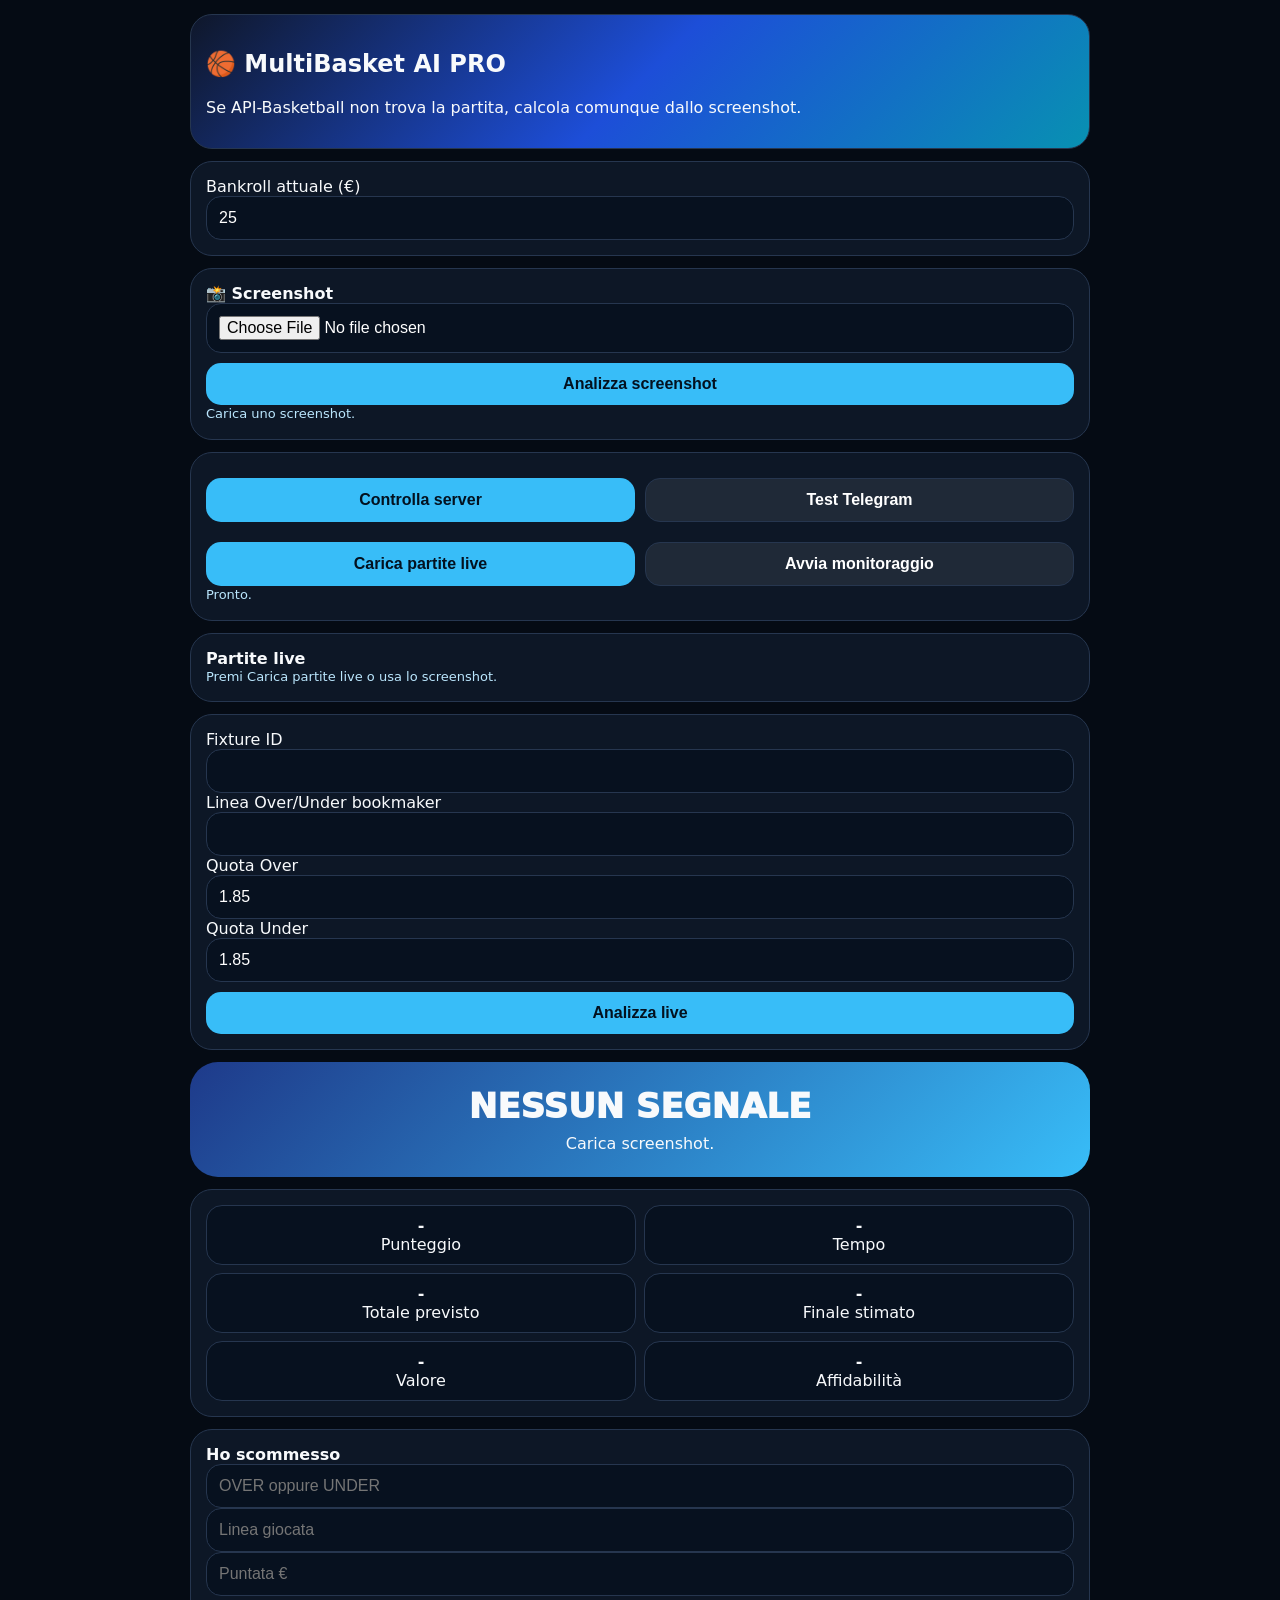
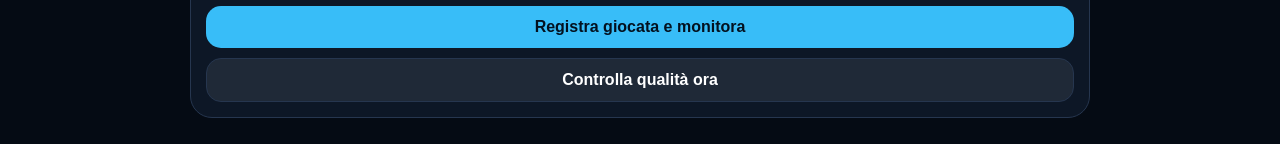
==== index.html @ 28d67dae "Add files via upload" ====
<!doctype html><html lang="it"><head><meta charset="utf-8"><meta name="viewport" content="width=device-width,initial-scale=1"><title>MultiBasket AI PRO</title><style>
body{margin:0;font-family:system-ui;background:#050b14;color:#f8fafc}.app{max-width:900px;margin:auto;padding:14px}.hero,.card{background:#0d1726;border:1px solid #26364f;border-radius:22px;padding:15px;margin-bottom:12px}.hero{background:linear-gradient(135deg,#0f172a,#1d4ed8,#0891b2)}input,button{width:100%;padding:12px;border-radius:15px;border:1px solid #26364f;background:#07111f;color:white;font-size:16px;box-sizing:border-box}button{background:#38bdf8;color:#03111f;font-weight:900;border:0;margin-top:10px}.secondary{background:#1f2937;color:white;border:1px solid #26364f}.grid{display:grid;grid-template-columns:1fr 1fr;gap:10px}@media(max-width:560px){.grid{grid-template-columns:1fr}}.result{text-align:center;border-radius:28px;padding:24px 14px;margin-bottom:12px}.blue{background:linear-gradient(135deg,#1e3a8a,#38bdf8)}.green{background:linear-gradient(135deg,#047857,#22c55e)}.red{background:linear-gradient(135deg,#991b1b,#ef4444)}.amber{background:linear-gradient(135deg,#92400e,#f59e0b)}.main{font-size:34px;font-weight:1000}.stake{font-size:24px;font-weight:900;margin-top:8px}.small{font-size:13px;color:#bae6fd;line-height:1.45}.metric{background:#07111f;border:1px solid #26364f;border-radius:16px;padding:10px;text-align:center}.metrics{display:grid;grid-template-columns:repeat(2,1fr);gap:8px}.game{border-bottom:1px solid #26364f;padding:10px 0}.preview{width:100%;border-radius:16px;margin-top:10px;display:none}</style></head><body><main class="app">
<section class="hero"><h1>🏀 MultiBasket AI PRO</h1><p>Se API-Basketball non trova la partita, calcola comunque dallo screenshot.</p></section>
<div class="card"><label>Bankroll attuale (€)</label><input id="bankroll" type="number" value="25"></div>
<div class="card"><b>📸 Screenshot</b><input id="shot" type="file" accept="image/*"><img id="preview" class="preview"><button id="analyzeShot">Analizza screenshot</button><div id="shotStatus" class="small">Carica uno screenshot.</div></div>
<div class="card"><div class="grid"><button id="health">Controlla server</button><button id="telegram" class="secondary">Test Telegram</button><button id="loadLive">Carica partite live</button><button id="startWatch" class="secondary">Avvia monitoraggio</button></div><div id="status" class="small">Pronto.</div></div>
<div class="card"><b>Partite live</b><div id="games" class="small">Premi Carica partite live o usa lo screenshot.</div></div>
<div class="card"><label>Fixture ID</label><input id="fixtureId"><label>Linea Over/Under bookmaker</label><input id="line" type="number" step="0.5"><label>Quota Over</label><input id="oddsO" type="number" step="0.01" value="1.85"><label>Quota Under</label><input id="oddsU" type="number" step="0.01" value="1.85"><button id="analyze">Analizza live</button></div>
<div id="result" class="result blue"><div class="main">NESSUN SEGNALE</div><div class="stake"></div><div class="sub">Carica screenshot.</div></div>
<div class="card"><div class="metrics"><div class="metric"><b id="score">-</b><br><span>Punteggio</span></div><div class="metric"><b id="clock">-</b><br><span>Tempo</span></div><div class="metric"><b id="pred">-</b><br><span>Totale previsto</span></div><div class="metric"><b id="final">-</b><br><span>Finale stimato</span></div><div class="metric"><b id="value">-</b><br><span>Valore</span></div><div class="metric"><b id="conf">-</b><br><span>Affidabilità</span></div></div></div>
<div class="card"><b>Ho scommesso</b><input id="betSide" placeholder="OVER oppure UNDER"><input id="betLine" type="number" step="0.5" placeholder="Linea giocata"><input id="betStake" type="number" placeholder="Puntata €"><button id="registerBet">Registra giocata e monitora</button><button id="quality" class="secondary">Controlla qualità ora</button><div id="qualityText" class="small"></div></div>
<script>
const $=id=>document.getElementById(id);let lastDecision=null;function status(t){$("status").textContent=t}async function post(url,body){let r=await fetch(url,{method:"POST",headers:{"Content-Type":"application/json"},body:JSON.stringify(body)});if(!r.ok)throw new Error(await r.text());return r.json()}function render(j){lastDecision=j;$("score").textContent=j.score||"-";$("clock").textContent=j.clock||"-";$("pred").textContent=j.total_predicted??"-";$("final").textContent=j.final_score||"-";$("value").textContent=(j.value>=0?"+":"")+(j.value??"-");$("conf").textContent=(j.confidence??0)+"/100";let b=$("result");if(j.signal==="BET"){b.className="result green";b.querySelector(".main").textContent=j.side+" "+j.line;b.querySelector(".stake").textContent="Puntata "+j.stake+" €";b.querySelector(".sub").textContent=j.reason+" · Fonte: "+(j.source||"api");$("betSide").value=j.side;$("betLine").value=j.line;$("betStake").value=j.stake}else if(j.signal==="OBSERVE"){b.className="result amber";b.querySelector(".main").textContent="OSSERVA";b.querySelector(".stake").textContent="0 €";b.querySelector(".sub").textContent=j.reason+" · Fonte: "+(j.source||"api")}else{b.className="result red";b.querySelector(".main").textContent="NO BET";b.querySelector(".stake").textContent="0 €";b.querySelector(".sub").textContent=(j.reason||"Nessun valore")+" · Fonte: "+(j.source||"api")}}
$("shot").onchange=()=>{let f=$("shot").files[0];if(!f)return;$("preview").src=URL.createObjectURL(f);$("preview").style.display="block";$("shotStatus").textContent="Screenshot caricato."}
$("analyzeShot").onclick=async()=>{let f=$("shot").files[0];if(!f){$("shotStatus").textContent="Carica prima uno screenshot.";return}let fd=new FormData();fd.append("image",f);fd.append("bankroll",parseFloat($("bankroll").value)||25);$("shotStatus").textContent="AI in lettura...";try{let r=await fetch("/api/screenshot/analyze",{method:"POST",body:fd});let j=await r.json();if(!r.ok)throw new Error(j.error||"Errore");let e=j.extracted||{};if(e.lineOU!=null)$("line").value=e.lineOU;if(e.oddsOver!=null)$("oddsO").value=e.oddsOver;if(e.oddsUnder!=null)$("oddsU").value=e.oddsUnder;if(j.match){$("fixtureId").value=j.match.fixture_id;$("shotStatus").textContent=`Match trovato via API: ${j.match.home} - ${j.match.away}. Analisi completata.`}else{$("fixtureId").value="";$("shotStatus").textContent="Match API non trovato: calcolo eseguito direttamente dallo screenshot."}if(j.decision)render(j.decision)}catch(e){$("shotStatus").textContent="Errore lettura screenshot. Controlla OpenAI o qualità immagine."}}
$("health").onclick=async()=>{try{let j=await(await fetch("/api/health")).json();status("API: "+(j.api_basketball?"SI":"NO")+" · Telegram: "+(j.telegram?"SI":"NO")+" · OpenAI: "+(j.openai?"SI":"NO"))}catch(e){status("Errore server")}}
$("telegram").onclick=async()=>{try{let j=await post("/api/telegram/test",{});status(j.message)}catch(e){status("Telegram non configurato")}}
$("loadLive").onclick=async()=>{status("Carico live...");try{let j=await(await fetch("/api/live/games")).json();$("games").innerHTML=j.games.length?j.games.map(g=>`<div class="game" onclick="fixtureId.value='${g.fixture_id}'"><b>${g.home} - ${g.away}</b><br>${g.home_score}-${g.away_score} · ${g.clock} Q${g.quarter}<br>ID ${g.fixture_id}</div>`).join(""):"Nessuna partita live trovata";status("Live: "+j.count)}catch(e){status("Errore live")}}
$("analyze").onclick=async()=>{try{if(!$("fixtureId").value){status("Nessun Fixture ID: usa Analizza screenshot.");return}let j=await post("/api/live/analyze",{fixture_id:$("fixtureId").value,bankroll:parseFloat($("bankroll").value)||25,line:parseFloat($("line").value)});render(j);status("Analisi completata")}catch(e){status("Errore analisi")}}
$("startWatch").onclick=async()=>{try{let j=await post("/api/watch/start",{fixture_id:$("fixtureId").value||"screenshot-only",bankroll:parseFloat($("bankroll").value)||25,line:parseFloat($("line").value)});status(j.message)}catch(e){status("Errore monitoraggio")}}
$("registerBet").onclick=async()=>{try{let j=await post("/api/bet/register",{fixture_id:$("fixtureId").value||"screenshot-only",side:$("betSide").value,line:parseFloat($("betLine").value),stake:parseFloat($("betStake").value),bankroll:parseFloat($("bankroll").value)||25});$("qualityText").textContent=j.message}catch(e){$("qualityText").textContent="Errore registrazione"}}
$("quality").onclick=async()=>{try{let j=await(await fetch("/api/bet/quality")).json();$("qualityText").textContent=j.message||j.error}catch(e){$("qualityText").textContent="Errore qualità"}}
</script></main></body></html>
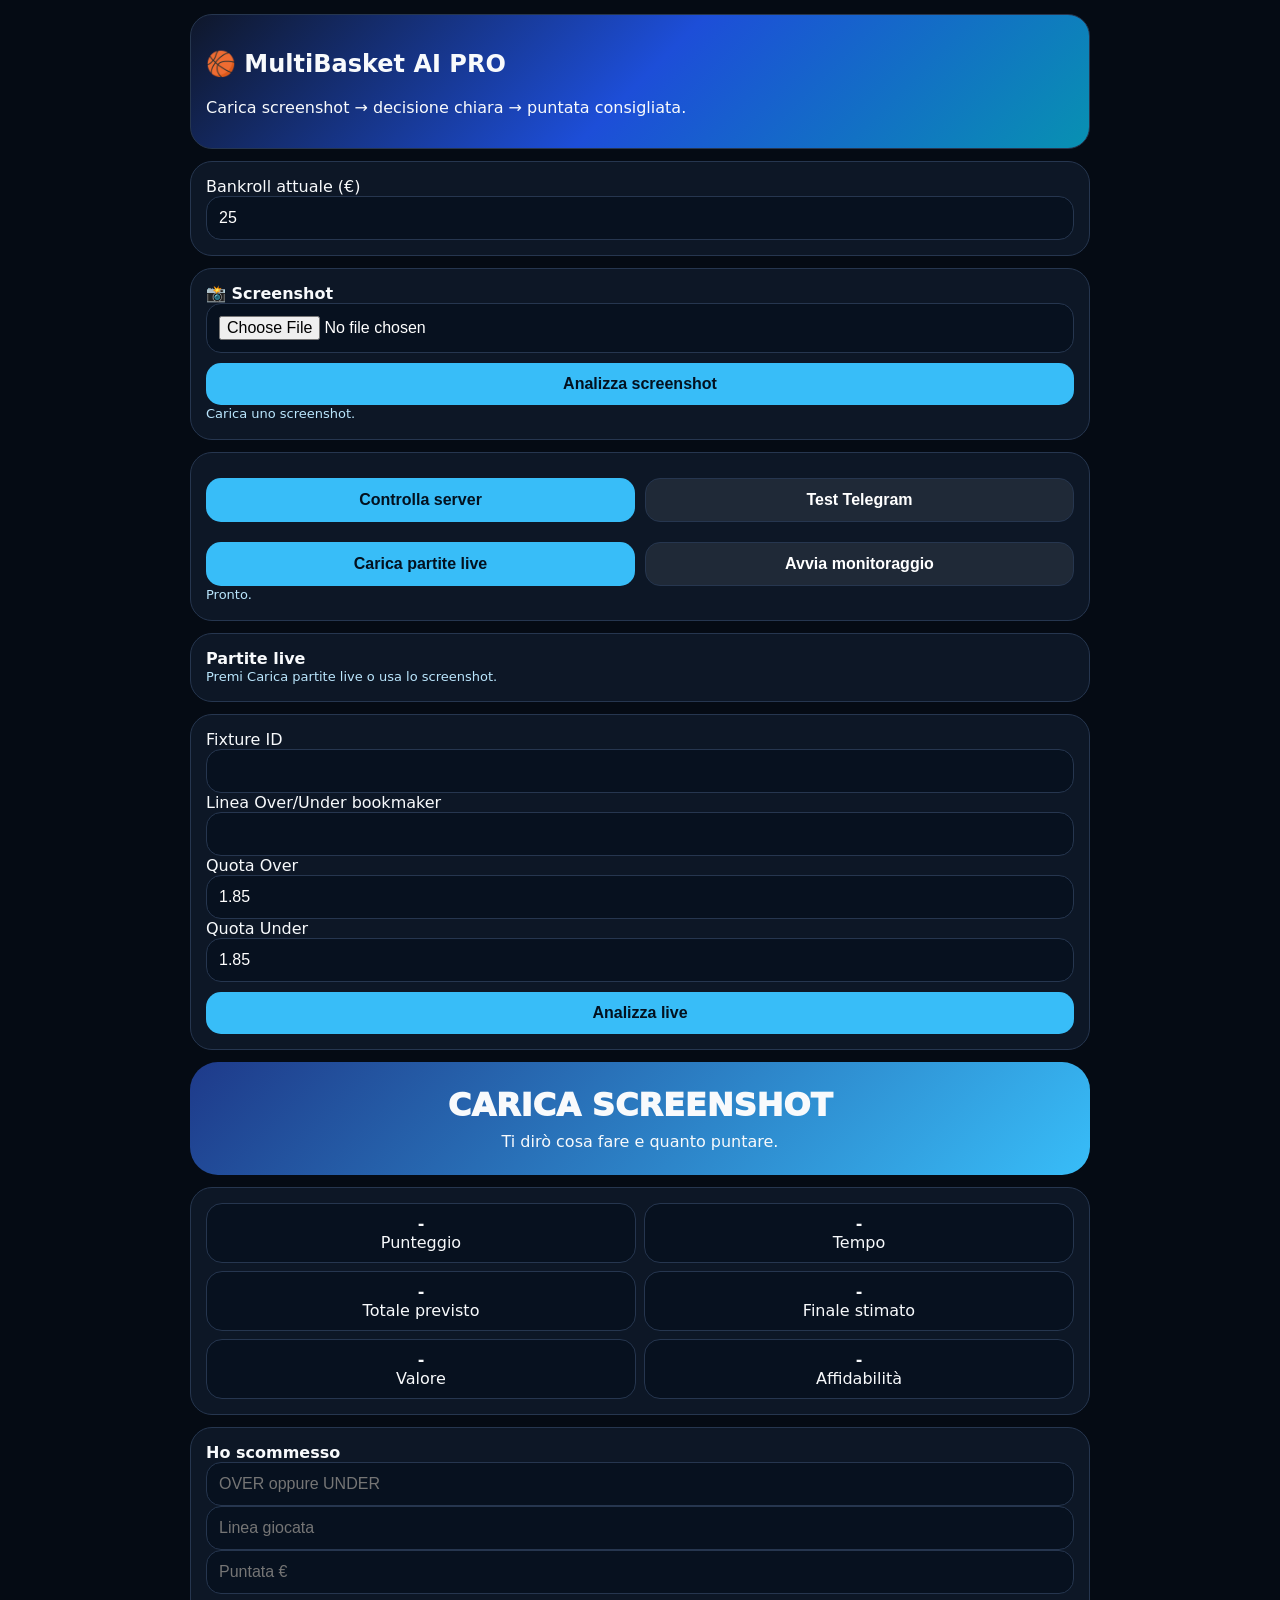
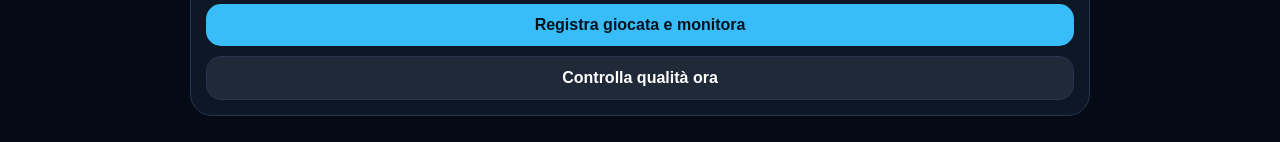
==== commit 6b79a3af: "Add files via upload" ====
--- a/index.html
+++ b/index.html
@@ -1,18 +1,18 @@
 <!doctype html><html lang="it"><head><meta charset="utf-8"><meta name="viewport" content="width=device-width,initial-scale=1"><title>MultiBasket AI PRO</title><style>
-body{margin:0;font-family:system-ui;background:#050b14;color:#f8fafc}.app{max-width:900px;margin:auto;padding:14px}.hero,.card{background:#0d1726;border:1px solid #26364f;border-radius:22px;padding:15px;margin-bottom:12px}.hero{background:linear-gradient(135deg,#0f172a,#1d4ed8,#0891b2)}input,button{width:100%;padding:12px;border-radius:15px;border:1px solid #26364f;background:#07111f;color:white;font-size:16px;box-sizing:border-box}button{background:#38bdf8;color:#03111f;font-weight:900;border:0;margin-top:10px}.secondary{background:#1f2937;color:white;border:1px solid #26364f}.grid{display:grid;grid-template-columns:1fr 1fr;gap:10px}@media(max-width:560px){.grid{grid-template-columns:1fr}}.result{text-align:center;border-radius:28px;padding:24px 14px;margin-bottom:12px}.blue{background:linear-gradient(135deg,#1e3a8a,#38bdf8)}.green{background:linear-gradient(135deg,#047857,#22c55e)}.red{background:linear-gradient(135deg,#991b1b,#ef4444)}.amber{background:linear-gradient(135deg,#92400e,#f59e0b)}.main{font-size:34px;font-weight:1000}.stake{font-size:24px;font-weight:900;margin-top:8px}.small{font-size:13px;color:#bae6fd;line-height:1.45}.metric{background:#07111f;border:1px solid #26364f;border-radius:16px;padding:10px;text-align:center}.metrics{display:grid;grid-template-columns:repeat(2,1fr);gap:8px}.game{border-bottom:1px solid #26364f;padding:10px 0}.preview{width:100%;border-radius:16px;margin-top:10px;display:none}</style></head><body><main class="app">
-<section class="hero"><h1>🏀 MultiBasket AI PRO</h1><p>Se API-Basketball non trova la partita, calcola comunque dallo screenshot.</p></section>
+body{margin:0;font-family:system-ui;background:#050b14;color:#f8fafc}.app{max-width:900px;margin:auto;padding:14px}.hero,.card{background:#0d1726;border:1px solid #26364f;border-radius:22px;padding:15px;margin-bottom:12px}.hero{background:linear-gradient(135deg,#0f172a,#1d4ed8,#0891b2)}input,button{width:100%;padding:12px;border-radius:15px;border:1px solid #26364f;background:#07111f;color:white;font-size:16px;box-sizing:border-box}button{background:#38bdf8;color:#03111f;font-weight:900;border:0;margin-top:10px}.secondary{background:#1f2937;color:white;border:1px solid #26364f}.grid{display:grid;grid-template-columns:1fr 1fr;gap:10px}@media(max-width:560px){.grid{grid-template-columns:1fr}}.result{text-align:center;border-radius:28px;padding:24px 14px;margin-bottom:12px}.blue{background:linear-gradient(135deg,#1e3a8a,#38bdf8)}.green{background:linear-gradient(135deg,#047857,#22c55e)}.red{background:linear-gradient(135deg,#991b1b,#ef4444)}.amber{background:linear-gradient(135deg,#92400e,#f59e0b)}.main{font-size:32px;font-weight:1000}.stake{font-size:25px;font-weight:1000;margin-top:8px}.small{font-size:13px;color:#bae6fd;line-height:1.45}.metric{background:#07111f;border:1px solid #26364f;border-radius:16px;padding:10px;text-align:center}.metrics{display:grid;grid-template-columns:repeat(2,1fr);gap:8px}.game{border-bottom:1px solid #26364f;padding:10px 0}.preview{width:100%;border-radius:16px;margin-top:10px;display:none}.why{margin-top:10px;text-align:left;background:rgba(0,0,0,.18);padding:12px;border-radius:16px}.why div{margin:6px 0}.prob{display:grid;grid-template-columns:1fr 1fr;gap:8px;margin-top:10px}.pill{background:rgba(255,255,255,.14);border-radius:14px;padding:10px;font-weight:900}</style></head><body><main class="app">
+<section class="hero"><h1>🏀 MultiBasket AI PRO</h1><p>Carica screenshot → decisione chiara → puntata consigliata.</p></section>
 <div class="card"><label>Bankroll attuale (€)</label><input id="bankroll" type="number" value="25"></div>
 <div class="card"><b>📸 Screenshot</b><input id="shot" type="file" accept="image/*"><img id="preview" class="preview"><button id="analyzeShot">Analizza screenshot</button><div id="shotStatus" class="small">Carica uno screenshot.</div></div>
 <div class="card"><div class="grid"><button id="health">Controlla server</button><button id="telegram" class="secondary">Test Telegram</button><button id="loadLive">Carica partite live</button><button id="startWatch" class="secondary">Avvia monitoraggio</button></div><div id="status" class="small">Pronto.</div></div>
 <div class="card"><b>Partite live</b><div id="games" class="small">Premi Carica partite live o usa lo screenshot.</div></div>
 <div class="card"><label>Fixture ID</label><input id="fixtureId"><label>Linea Over/Under bookmaker</label><input id="line" type="number" step="0.5"><label>Quota Over</label><input id="oddsO" type="number" step="0.01" value="1.85"><label>Quota Under</label><input id="oddsU" type="number" step="0.01" value="1.85"><button id="analyze">Analizza live</button></div>
-<div id="result" class="result blue"><div class="main">NESSUN SEGNALE</div><div class="stake"></div><div class="sub">Carica screenshot.</div></div>
+<div id="result" class="result blue"><div class="main">CARICA SCREENSHOT</div><div class="stake"></div><div class="sub">Ti dirò cosa fare e quanto puntare.</div></div>
 <div class="card"><div class="metrics"><div class="metric"><b id="score">-</b><br><span>Punteggio</span></div><div class="metric"><b id="clock">-</b><br><span>Tempo</span></div><div class="metric"><b id="pred">-</b><br><span>Totale previsto</span></div><div class="metric"><b id="final">-</b><br><span>Finale stimato</span></div><div class="metric"><b id="value">-</b><br><span>Valore</span></div><div class="metric"><b id="conf">-</b><br><span>Affidabilità</span></div></div></div>
 <div class="card"><b>Ho scommesso</b><input id="betSide" placeholder="OVER oppure UNDER"><input id="betLine" type="number" step="0.5" placeholder="Linea giocata"><input id="betStake" type="number" placeholder="Puntata €"><button id="registerBet">Registra giocata e monitora</button><button id="quality" class="secondary">Controlla qualità ora</button><div id="qualityText" class="small"></div></div>
 <script>
-const $=id=>document.getElementById(id);let lastDecision=null;function status(t){$("status").textContent=t}async function post(url,body){let r=await fetch(url,{method:"POST",headers:{"Content-Type":"application/json"},body:JSON.stringify(body)});if(!r.ok)throw new Error(await r.text());return r.json()}function render(j){lastDecision=j;$("score").textContent=j.score||"-";$("clock").textContent=j.clock||"-";$("pred").textContent=j.total_predicted??"-";$("final").textContent=j.final_score||"-";$("value").textContent=(j.value>=0?"+":"")+(j.value??"-");$("conf").textContent=(j.confidence??0)+"/100";let b=$("result");if(j.signal==="BET"){b.className="result green";b.querySelector(".main").textContent=j.side+" "+j.line;b.querySelector(".stake").textContent="Puntata "+j.stake+" €";b.querySelector(".sub").textContent=j.reason+" · Fonte: "+(j.source||"api");$("betSide").value=j.side;$("betLine").value=j.line;$("betStake").value=j.stake}else if(j.signal==="OBSERVE"){b.className="result amber";b.querySelector(".main").textContent="OSSERVA";b.querySelector(".stake").textContent="0 €";b.querySelector(".sub").textContent=j.reason+" · Fonte: "+(j.source||"api")}else{b.className="result red";b.querySelector(".main").textContent="NO BET";b.querySelector(".stake").textContent="0 €";b.querySelector(".sub").textContent=(j.reason||"Nessun valore")+" · Fonte: "+(j.source||"api")}}
+const $=id=>document.getElementById(id);let lastDecision=null;function status(t){$("status").textContent=t}async function post(url,body){let r=await fetch(url,{method:"POST",headers:{"Content-Type":"application/json"},body:JSON.stringify(body)});if(!r.ok)throw new Error(await r.text());return r.json()}function color(j){return j.signal==="BET"?"result green":j.signal==="OBSERVE"?"result amber":"result red"}function render(j){lastDecision=j;$("score").textContent=j.score||"-";$("clock").textContent=j.clock||"-";$("pred").textContent=j.total_predicted??"-";$("final").textContent=j.final_score||"-";$("value").textContent=(j.value>=0?"+":"")+(j.value??"-");$("conf").textContent=(j.confidence??0)+"/100";let b=$("result");b.className=color(j);b.querySelector(".main").textContent=j.action||j.headline||"NO BET";b.querySelector(".stake").textContent=(j.signal==="BET"?"Punta ":"Puntata ")+(j.stake||0)+" €";b.querySelector(".sub").innerHTML=`<b>${j.decision_text||""}</b><br>${j.reason||""}<div class="prob"><div class="pill">OVER ${j.prob_over}%</div><div class="pill">UNDER ${j.prob_under}%</div></div><div class="why">${(j.why||[]).map(x=>"<div>• "+x+"</div>").join("")}</div>`;$("betSide").value=j.side||"";$("betLine").value=j.line||"";$("betStake").value=j.stake||0}
 $("shot").onchange=()=>{let f=$("shot").files[0];if(!f)return;$("preview").src=URL.createObjectURL(f);$("preview").style.display="block";$("shotStatus").textContent="Screenshot caricato."}
-$("analyzeShot").onclick=async()=>{let f=$("shot").files[0];if(!f){$("shotStatus").textContent="Carica prima uno screenshot.";return}let fd=new FormData();fd.append("image",f);fd.append("bankroll",parseFloat($("bankroll").value)||25);$("shotStatus").textContent="AI in lettura...";try{let r=await fetch("/api/screenshot/analyze",{method:"POST",body:fd});let j=await r.json();if(!r.ok)throw new Error(j.error||"Errore");let e=j.extracted||{};if(e.lineOU!=null)$("line").value=e.lineOU;if(e.oddsOver!=null)$("oddsO").value=e.oddsOver;if(e.oddsUnder!=null)$("oddsU").value=e.oddsUnder;if(j.match){$("fixtureId").value=j.match.fixture_id;$("shotStatus").textContent=`Match trovato via API: ${j.match.home} - ${j.match.away}. Analisi completata.`}else{$("fixtureId").value="";$("shotStatus").textContent="Match API non trovato: calcolo eseguito direttamente dallo screenshot."}if(j.decision)render(j.decision)}catch(e){$("shotStatus").textContent="Errore lettura screenshot. Controlla OpenAI o qualità immagine."}}
+$("analyzeShot").onclick=async()=>{let f=$("shot").files[0];if(!f){$("shotStatus").textContent="Carica prima uno screenshot.";return}let fd=new FormData();fd.append("image",f);fd.append("bankroll",parseFloat($("bankroll").value)||25);$("shotStatus").textContent="AI in lettura...";try{let r=await fetch("/api/screenshot/analyze",{method:"POST",body:fd});let j=await r.json();if(!r.ok)throw new Error(j.error||"Errore");let e=j.extracted||{};if(e.lineOU!=null)$("line").value=e.lineOU;if(e.oddsOver!=null)$("oddsO").value=e.oddsOver;if(e.oddsUnder!=null)$("oddsU").value=e.oddsUnder;if(j.match){$("fixtureId").value=j.match.fixture_id;$("shotStatus").textContent=`Match trovato via API: ${j.match.home} - ${j.match.away}.`}else{$("fixtureId").value="";$("shotStatus").textContent="Match API non trovato: calcolo diretto dallo screenshot."}if(j.decision)render(j.decision)}catch(e){$("shotStatus").textContent="Errore lettura screenshot. Controlla OpenAI o qualità immagine."}}
 $("health").onclick=async()=>{try{let j=await(await fetch("/api/health")).json();status("API: "+(j.api_basketball?"SI":"NO")+" · Telegram: "+(j.telegram?"SI":"NO")+" · OpenAI: "+(j.openai?"SI":"NO"))}catch(e){status("Errore server")}}
 $("telegram").onclick=async()=>{try{let j=await post("/api/telegram/test",{});status(j.message)}catch(e){status("Telegram non configurato")}}
 $("loadLive").onclick=async()=>{status("Carico live...");try{let j=await(await fetch("/api/live/games")).json();$("games").innerHTML=j.games.length?j.games.map(g=>`<div class="game" onclick="fixtureId.value='${g.fixture_id}'"><b>${g.home} - ${g.away}</b><br>${g.home_score}-${g.away_score} · ${g.clock} Q${g.quarter}<br>ID ${g.fixture_id}</div>`).join(""):"Nessuna partita live trovata";status("Live: "+j.count)}catch(e){status("Errore live")}}
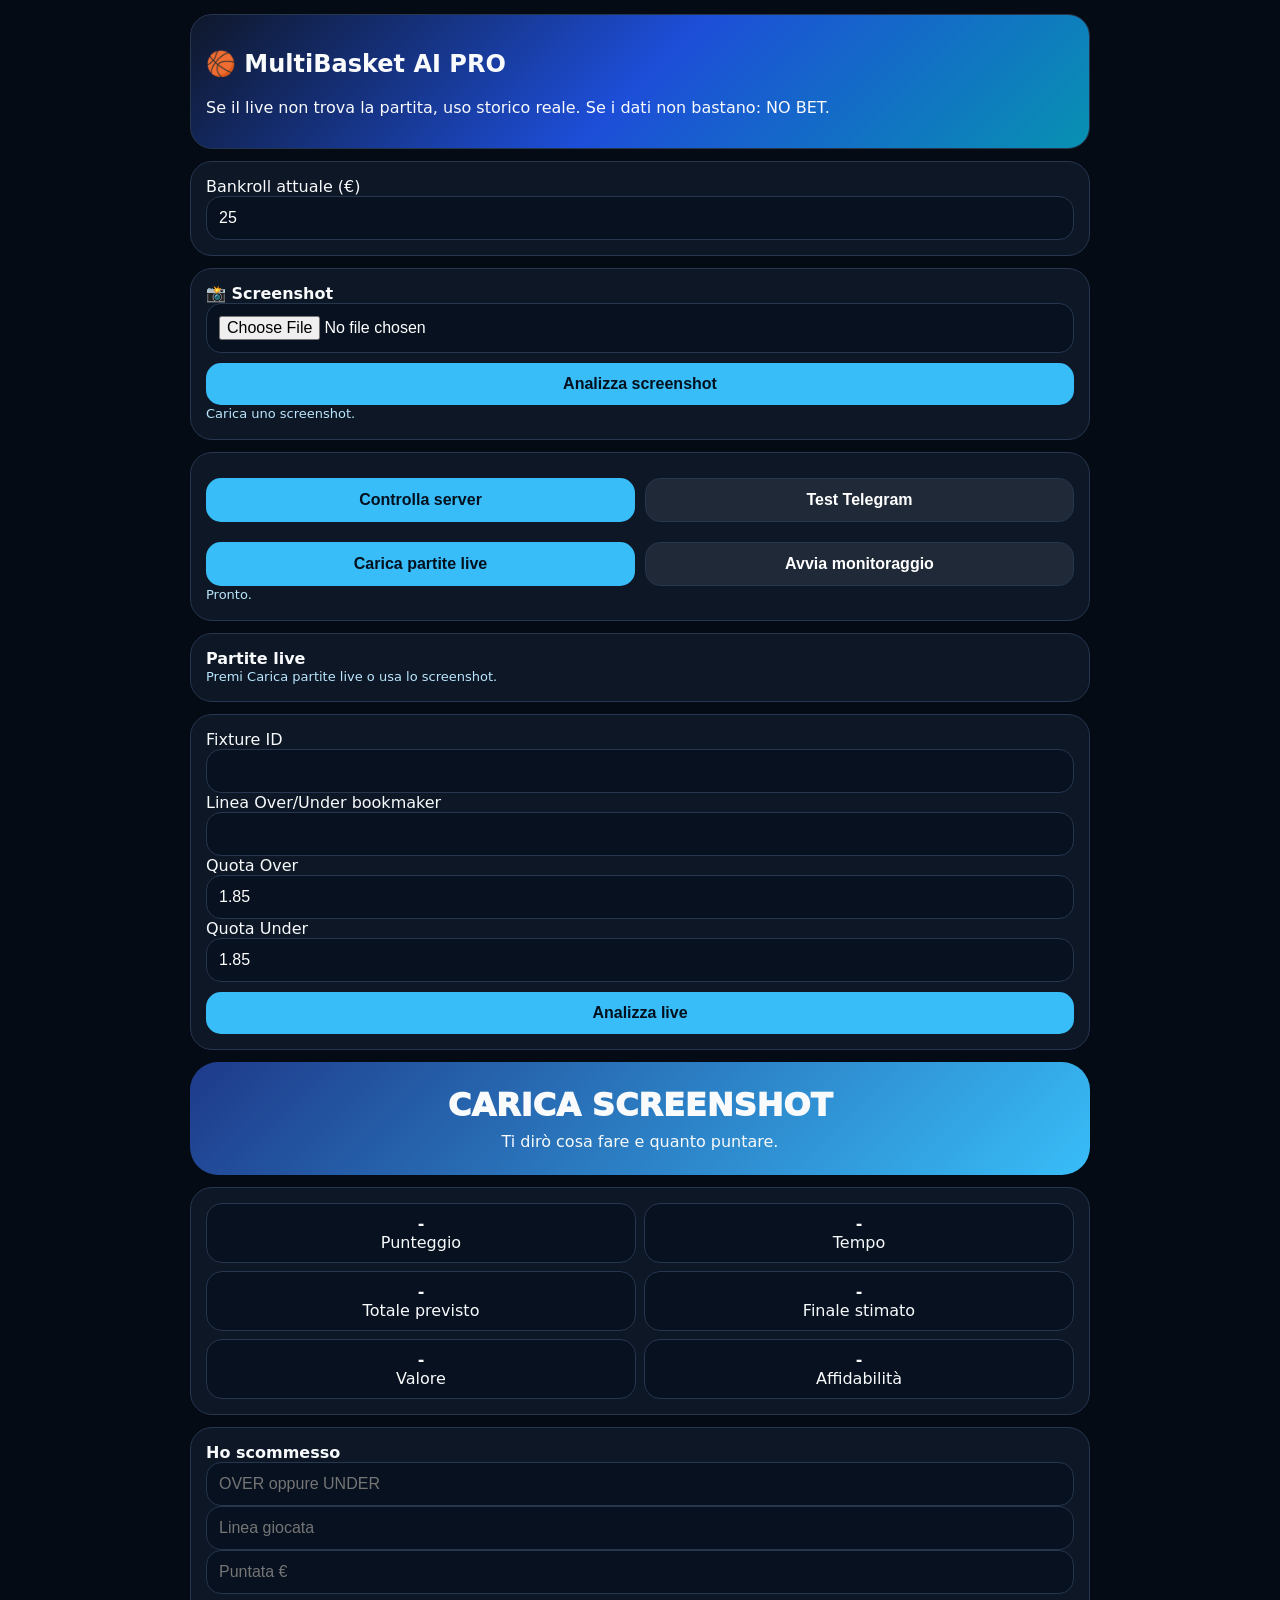
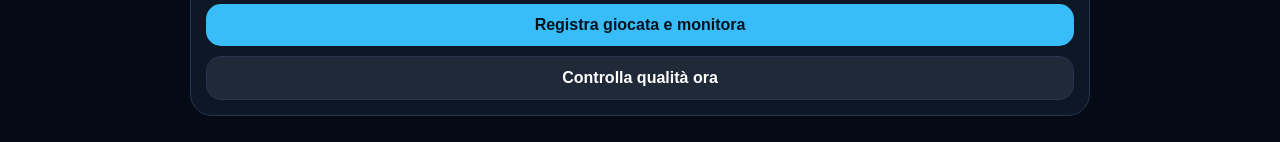
==== commit b4736f24: "Add files via upload" ====
--- a/index.html
+++ b/index.html
@@ -1,6 +1,6 @@
 <!doctype html><html lang="it"><head><meta charset="utf-8"><meta name="viewport" content="width=device-width,initial-scale=1"><title>MultiBasket AI PRO</title><style>
 body{margin:0;font-family:system-ui;background:#050b14;color:#f8fafc}.app{max-width:900px;margin:auto;padding:14px}.hero,.card{background:#0d1726;border:1px solid #26364f;border-radius:22px;padding:15px;margin-bottom:12px}.hero{background:linear-gradient(135deg,#0f172a,#1d4ed8,#0891b2)}input,button{width:100%;padding:12px;border-radius:15px;border:1px solid #26364f;background:#07111f;color:white;font-size:16px;box-sizing:border-box}button{background:#38bdf8;color:#03111f;font-weight:900;border:0;margin-top:10px}.secondary{background:#1f2937;color:white;border:1px solid #26364f}.grid{display:grid;grid-template-columns:1fr 1fr;gap:10px}@media(max-width:560px){.grid{grid-template-columns:1fr}}.result{text-align:center;border-radius:28px;padding:24px 14px;margin-bottom:12px}.blue{background:linear-gradient(135deg,#1e3a8a,#38bdf8)}.green{background:linear-gradient(135deg,#047857,#22c55e)}.red{background:linear-gradient(135deg,#991b1b,#ef4444)}.amber{background:linear-gradient(135deg,#92400e,#f59e0b)}.main{font-size:32px;font-weight:1000}.stake{font-size:25px;font-weight:1000;margin-top:8px}.small{font-size:13px;color:#bae6fd;line-height:1.45}.metric{background:#07111f;border:1px solid #26364f;border-radius:16px;padding:10px;text-align:center}.metrics{display:grid;grid-template-columns:repeat(2,1fr);gap:8px}.game{border-bottom:1px solid #26364f;padding:10px 0}.preview{width:100%;border-radius:16px;margin-top:10px;display:none}.why{margin-top:10px;text-align:left;background:rgba(0,0,0,.18);padding:12px;border-radius:16px}.why div{margin:6px 0}.prob{display:grid;grid-template-columns:1fr 1fr;gap:8px;margin-top:10px}.pill{background:rgba(255,255,255,.14);border-radius:14px;padding:10px;font-weight:900}</style></head><body><main class="app">
-<section class="hero"><h1>🏀 MultiBasket AI PRO</h1><p>Carica screenshot → decisione chiara → puntata consigliata.</p></section>
+<section class="hero"><h1>🏀 MultiBasket AI PRO</h1><p>Se il live non trova la partita, uso storico reale. Se i dati non bastano: NO BET.</p></section>
 <div class="card"><label>Bankroll attuale (€)</label><input id="bankroll" type="number" value="25"></div>
 <div class="card"><b>📸 Screenshot</b><input id="shot" type="file" accept="image/*"><img id="preview" class="preview"><button id="analyzeShot">Analizza screenshot</button><div id="shotStatus" class="small">Carica uno screenshot.</div></div>
 <div class="card"><div class="grid"><button id="health">Controlla server</button><button id="telegram" class="secondary">Test Telegram</button><button id="loadLive">Carica partite live</button><button id="startWatch" class="secondary">Avvia monitoraggio</button></div><div id="status" class="small">Pronto.</div></div>
@@ -10,14 +10,14 @@
 <div class="card"><div class="metrics"><div class="metric"><b id="score">-</b><br><span>Punteggio</span></div><div class="metric"><b id="clock">-</b><br><span>Tempo</span></div><div class="metric"><b id="pred">-</b><br><span>Totale previsto</span></div><div class="metric"><b id="final">-</b><br><span>Finale stimato</span></div><div class="metric"><b id="value">-</b><br><span>Valore</span></div><div class="metric"><b id="conf">-</b><br><span>Affidabilità</span></div></div></div>
 <div class="card"><b>Ho scommesso</b><input id="betSide" placeholder="OVER oppure UNDER"><input id="betLine" type="number" step="0.5" placeholder="Linea giocata"><input id="betStake" type="number" placeholder="Puntata €"><button id="registerBet">Registra giocata e monitora</button><button id="quality" class="secondary">Controlla qualità ora</button><div id="qualityText" class="small"></div></div>
 <script>
-const $=id=>document.getElementById(id);let lastDecision=null;function status(t){$("status").textContent=t}async function post(url,body){let r=await fetch(url,{method:"POST",headers:{"Content-Type":"application/json"},body:JSON.stringify(body)});if(!r.ok)throw new Error(await r.text());return r.json()}function color(j){return j.signal==="BET"?"result green":j.signal==="OBSERVE"?"result amber":"result red"}function render(j){lastDecision=j;$("score").textContent=j.score||"-";$("clock").textContent=j.clock||"-";$("pred").textContent=j.total_predicted??"-";$("final").textContent=j.final_score||"-";$("value").textContent=(j.value>=0?"+":"")+(j.value??"-");$("conf").textContent=(j.confidence??0)+"/100";let b=$("result");b.className=color(j);b.querySelector(".main").textContent=j.action||j.headline||"NO BET";b.querySelector(".stake").textContent=(j.signal==="BET"?"Punta ":"Puntata ")+(j.stake||0)+" €";b.querySelector(".sub").innerHTML=`<b>${j.decision_text||""}</b><br>${j.reason||""}<div class="prob"><div class="pill">OVER ${j.prob_over}%</div><div class="pill">UNDER ${j.prob_under}%</div></div><div class="why">${(j.why||[]).map(x=>"<div>• "+x+"</div>").join("")}</div>`;$("betSide").value=j.side||"";$("betLine").value=j.line||"";$("betStake").value=j.stake||0}
+const $=id=>document.getElementById(id);let lastDecision=null;function status(t){$("status").textContent=t}async function post(url,body){let r=await fetch(url,{method:"POST",headers:{"Content-Type":"application/json"},body:JSON.stringify(body)});if(!r.ok)throw new Error(await r.text());return r.json()}function color(j){return j.signal==="BET"?"result green":j.signal==="OBSERVE"?"result amber":"result red"}function render(j){lastDecision=j;$("score").textContent=j.score||"-";$("clock").textContent=j.clock||"-";$("pred").textContent=j.total_predicted??"-";$("final").textContent=j.final_score||"-";$("value").textContent=(j.value>=0?"+":"")+(j.value??"-");$("conf").textContent=(j.confidence??0)+"/100";let b=$("result");b.className=color(j);b.querySelector(".main").textContent=j.action||"NO BET";b.querySelector(".stake").textContent=(j.signal==="BET"?"Punta ":"Puntata ")+(j.stake||0)+" €";b.querySelector(".sub").innerHTML=`<b>${j.decision_text||""}</b><br>${j.reason||""}<br><b>Fonte:</b> ${j.source||"api"}<div class="prob"><div class="pill">OVER ${j.prob_over}%</div><div class="pill">UNDER ${j.prob_under}%</div></div><div class="why">${(j.why||[]).map(x=>"<div>• "+x+"</div>").join("")}</div>`;$("betSide").value=j.side||"";$("betLine").value=j.line||"";$("betStake").value=j.stake||0}
 $("shot").onchange=()=>{let f=$("shot").files[0];if(!f)return;$("preview").src=URL.createObjectURL(f);$("preview").style.display="block";$("shotStatus").textContent="Screenshot caricato."}
-$("analyzeShot").onclick=async()=>{let f=$("shot").files[0];if(!f){$("shotStatus").textContent="Carica prima uno screenshot.";return}let fd=new FormData();fd.append("image",f);fd.append("bankroll",parseFloat($("bankroll").value)||25);$("shotStatus").textContent="AI in lettura...";try{let r=await fetch("/api/screenshot/analyze",{method:"POST",body:fd});let j=await r.json();if(!r.ok)throw new Error(j.error||"Errore");let e=j.extracted||{};if(e.lineOU!=null)$("line").value=e.lineOU;if(e.oddsOver!=null)$("oddsO").value=e.oddsOver;if(e.oddsUnder!=null)$("oddsU").value=e.oddsUnder;if(j.match){$("fixtureId").value=j.match.fixture_id;$("shotStatus").textContent=`Match trovato via API: ${j.match.home} - ${j.match.away}.`}else{$("fixtureId").value="";$("shotStatus").textContent="Match API non trovato: calcolo diretto dallo screenshot."}if(j.decision)render(j.decision)}catch(e){$("shotStatus").textContent="Errore lettura screenshot. Controlla OpenAI o qualità immagine."}}
+$("analyzeShot").onclick=async()=>{let f=$("shot").files[0];if(!f){$("shotStatus").textContent="Carica prima uno screenshot.";return}let fd=new FormData();fd.append("image",f);fd.append("bankroll",parseFloat($("bankroll").value)||25);$("shotStatus").textContent="AI in lettura e ricerca dati reali...";try{let r=await fetch("/api/screenshot/analyze",{method:"POST",body:fd});let j=await r.json();if(!r.ok)throw new Error(j.error||"Errore");let e=j.extracted||{};if(e.lineOU!=null)$("line").value=e.lineOU;if(e.oddsOver!=null)$("oddsO").value=e.oddsOver;if(e.oddsUnder!=null)$("oddsU").value=e.oddsUnder;if(j.match){$("fixtureId").value=j.match.fixture_id;$("shotStatus").textContent=`Match trovato live: ${j.match.home} - ${j.match.away}.`}else{$("fixtureId").value="historical-fallback";$("shotStatus").textContent="Match live non trovato: usato fallback storico reale, se disponibile."}if(j.decision)render(j.decision)}catch(e){$("shotStatus").textContent="Errore analisi. Dati insufficienti o API non disponibile."}}
 $("health").onclick=async()=>{try{let j=await(await fetch("/api/health")).json();status("API: "+(j.api_basketball?"SI":"NO")+" · Telegram: "+(j.telegram?"SI":"NO")+" · OpenAI: "+(j.openai?"SI":"NO"))}catch(e){status("Errore server")}}
 $("telegram").onclick=async()=>{try{let j=await post("/api/telegram/test",{});status(j.message)}catch(e){status("Telegram non configurato")}}
 $("loadLive").onclick=async()=>{status("Carico live...");try{let j=await(await fetch("/api/live/games")).json();$("games").innerHTML=j.games.length?j.games.map(g=>`<div class="game" onclick="fixtureId.value='${g.fixture_id}'"><b>${g.home} - ${g.away}</b><br>${g.home_score}-${g.away_score} · ${g.clock} Q${g.quarter}<br>ID ${g.fixture_id}</div>`).join(""):"Nessuna partita live trovata";status("Live: "+j.count)}catch(e){status("Errore live")}}
-$("analyze").onclick=async()=>{try{if(!$("fixtureId").value){status("Nessun Fixture ID: usa Analizza screenshot.");return}let j=await post("/api/live/analyze",{fixture_id:$("fixtureId").value,bankroll:parseFloat($("bankroll").value)||25,line:parseFloat($("line").value)});render(j);status("Analisi completata")}catch(e){status("Errore analisi")}}
-$("startWatch").onclick=async()=>{try{let j=await post("/api/watch/start",{fixture_id:$("fixtureId").value||"screenshot-only",bankroll:parseFloat($("bankroll").value)||25,line:parseFloat($("line").value)});status(j.message)}catch(e){status("Errore monitoraggio")}}
-$("registerBet").onclick=async()=>{try{let j=await post("/api/bet/register",{fixture_id:$("fixtureId").value||"screenshot-only",side:$("betSide").value,line:parseFloat($("betLine").value),stake:parseFloat($("betStake").value),bankroll:parseFloat($("bankroll").value)||25});$("qualityText").textContent=j.message}catch(e){$("qualityText").textContent="Errore registrazione"}}
+$("analyze").onclick=async()=>{try{if(!$("fixtureId").value||$("fixtureId").value==="historical-fallback"){status("Usa Analizza screenshot per fallback storico.");return}let j=await post("/api/live/analyze",{fixture_id:$("fixtureId").value,bankroll:parseFloat($("bankroll").value)||25,line:parseFloat($("line").value)});render(j);status("Analisi completata")}catch(e){status("Errore analisi")}}
+$("startWatch").onclick=async()=>{try{let j=await post("/api/watch/start",{fixture_id:$("fixtureId").value||"historical-fallback",source:lastDecision?lastDecision.source:"",bankroll:parseFloat($("bankroll").value)||25,line:parseFloat($("line").value)});status(j.message)}catch(e){status("Errore monitoraggio")}}
+$("registerBet").onclick=async()=>{try{let j=await post("/api/bet/register",{fixture_id:$("fixtureId").value||"historical-fallback",source:lastDecision?lastDecision.source:"",side:$("betSide").value,line:parseFloat($("betLine").value),stake:parseFloat($("betStake").value),bankroll:parseFloat($("bankroll").value)||25});$("qualityText").textContent=j.message}catch(e){$("qualityText").textContent="Errore registrazione"}}
 $("quality").onclick=async()=>{try{let j=await(await fetch("/api/bet/quality")).json();$("qualityText").textContent=j.message||j.error}catch(e){$("qualityText").textContent="Errore qualità"}}
 </script></main></body></html>
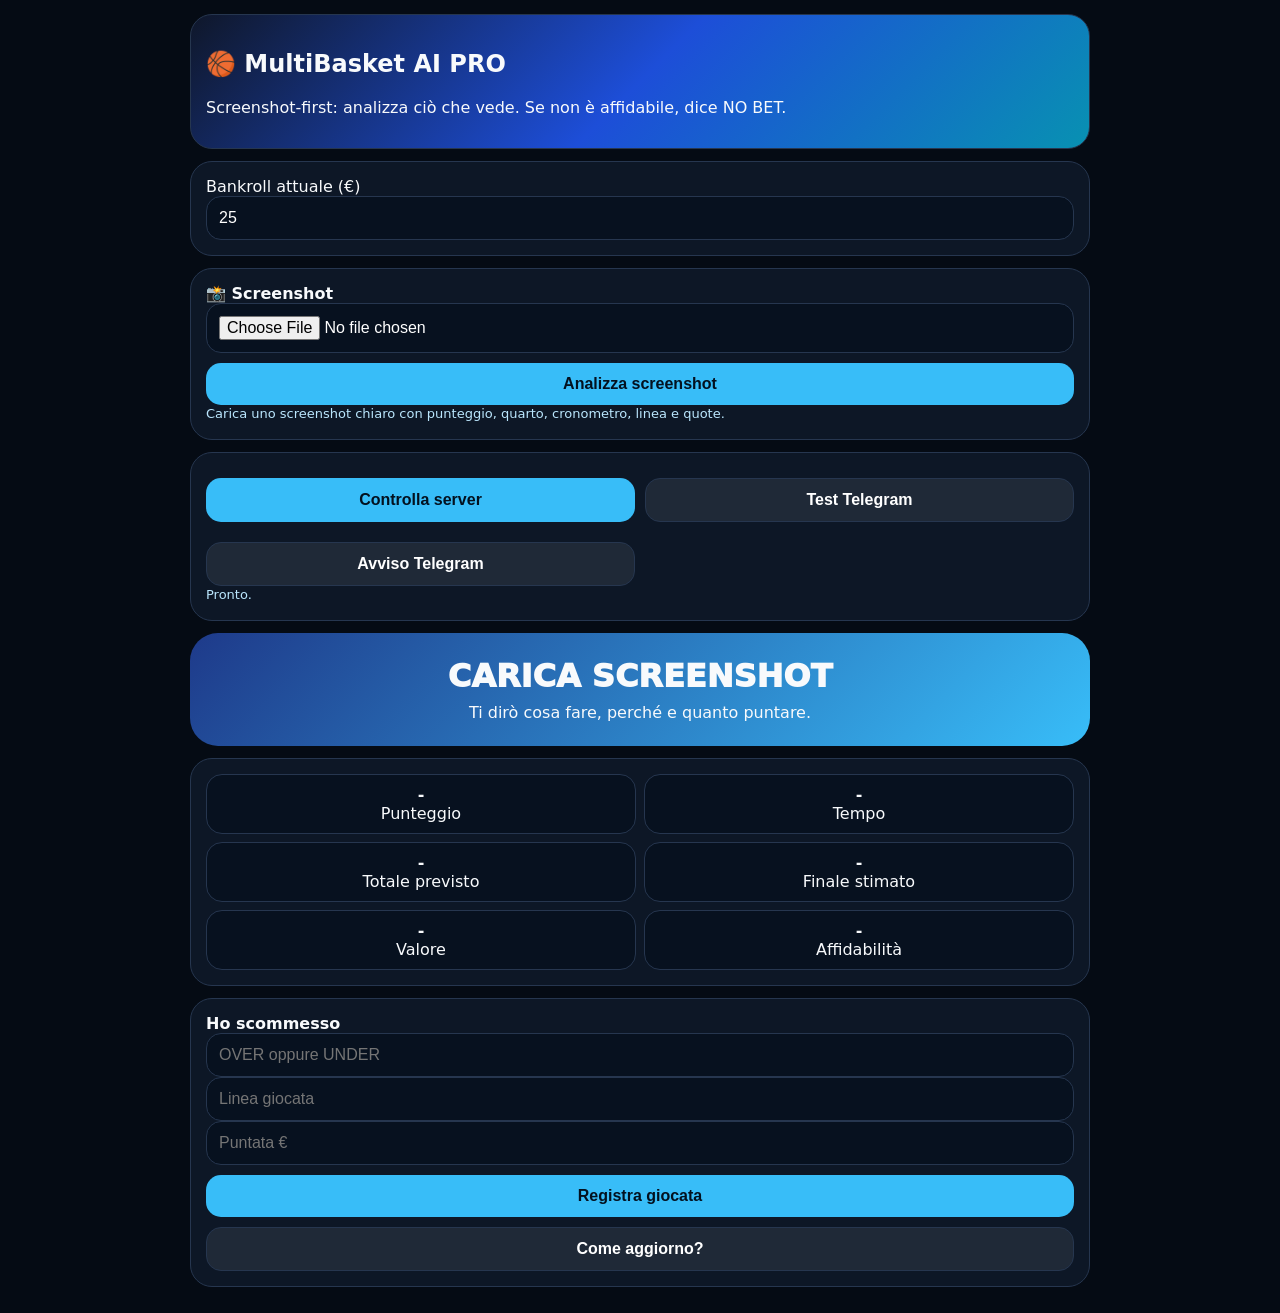
==== commit 64b6b74a: "Add files via upload" ====
--- a/index.html
+++ b/index.html
@@ -1,23 +1,20 @@
+
 <!doctype html><html lang="it"><head><meta charset="utf-8"><meta name="viewport" content="width=device-width,initial-scale=1"><title>MultiBasket AI PRO</title><style>
-body{margin:0;font-family:system-ui;background:#050b14;color:#f8fafc}.app{max-width:900px;margin:auto;padding:14px}.hero,.card{background:#0d1726;border:1px solid #26364f;border-radius:22px;padding:15px;margin-bottom:12px}.hero{background:linear-gradient(135deg,#0f172a,#1d4ed8,#0891b2)}input,button{width:100%;padding:12px;border-radius:15px;border:1px solid #26364f;background:#07111f;color:white;font-size:16px;box-sizing:border-box}button{background:#38bdf8;color:#03111f;font-weight:900;border:0;margin-top:10px}.secondary{background:#1f2937;color:white;border:1px solid #26364f}.grid{display:grid;grid-template-columns:1fr 1fr;gap:10px}@media(max-width:560px){.grid{grid-template-columns:1fr}}.result{text-align:center;border-radius:28px;padding:24px 14px;margin-bottom:12px}.blue{background:linear-gradient(135deg,#1e3a8a,#38bdf8)}.green{background:linear-gradient(135deg,#047857,#22c55e)}.red{background:linear-gradient(135deg,#991b1b,#ef4444)}.amber{background:linear-gradient(135deg,#92400e,#f59e0b)}.main{font-size:32px;font-weight:1000}.stake{font-size:25px;font-weight:1000;margin-top:8px}.small{font-size:13px;color:#bae6fd;line-height:1.45}.metric{background:#07111f;border:1px solid #26364f;border-radius:16px;padding:10px;text-align:center}.metrics{display:grid;grid-template-columns:repeat(2,1fr);gap:8px}.game{border-bottom:1px solid #26364f;padding:10px 0}.preview{width:100%;border-radius:16px;margin-top:10px;display:none}.why{margin-top:10px;text-align:left;background:rgba(0,0,0,.18);padding:12px;border-radius:16px}.why div{margin:6px 0}.prob{display:grid;grid-template-columns:1fr 1fr;gap:8px;margin-top:10px}.pill{background:rgba(255,255,255,.14);border-radius:14px;padding:10px;font-weight:900}</style></head><body><main class="app">
-<section class="hero"><h1>🏀 MultiBasket AI PRO</h1><p>Se il live non trova la partita, uso storico reale. Se i dati non bastano: NO BET.</p></section>
+body{margin:0;font-family:system-ui;background:#050b14;color:#f8fafc}.app{max-width:900px;margin:auto;padding:14px}.hero,.card{background:#0d1726;border:1px solid #26364f;border-radius:22px;padding:15px;margin-bottom:12px}.hero{background:linear-gradient(135deg,#0f172a,#1d4ed8,#0891b2)}input,button{width:100%;padding:12px;border-radius:15px;border:1px solid #26364f;background:#07111f;color:white;font-size:16px;box-sizing:border-box}button{background:#38bdf8;color:#03111f;font-weight:900;border:0;margin-top:10px}.secondary{background:#1f2937;color:white;border:1px solid #26364f}.grid{display:grid;grid-template-columns:1fr 1fr;gap:10px}@media(max-width:560px){.grid{grid-template-columns:1fr}}.result{text-align:center;border-radius:28px;padding:24px 14px;margin-bottom:12px}.blue{background:linear-gradient(135deg,#1e3a8a,#38bdf8)}.green{background:linear-gradient(135deg,#047857,#22c55e)}.red{background:linear-gradient(135deg,#991b1b,#ef4444)}.amber{background:linear-gradient(135deg,#92400e,#f59e0b)}.main{font-size:32px;font-weight:1000}.stake{font-size:25px;font-weight:1000;margin-top:8px}.small{font-size:13px;color:#bae6fd;line-height:1.45}.metric{background:#07111f;border:1px solid #26364f;border-radius:16px;padding:10px;text-align:center}.metrics{display:grid;grid-template-columns:repeat(2,1fr);gap:8px}.preview{width:100%;border-radius:16px;margin-top:10px;display:none}.why{margin-top:10px;text-align:left;background:rgba(0,0,0,.18);padding:12px;border-radius:16px}.why div{margin:6px 0}.prob{display:grid;grid-template-columns:1fr 1fr;gap:8px;margin-top:10px}.pill{background:rgba(255,255,255,.14);border-radius:14px;padding:10px;font-weight:900}</style></head><body><main class="app">
+<section class="hero"><h1>🏀 MultiBasket AI PRO</h1><p>Screenshot-first: analizza ciò che vede. Se non è affidabile, dice NO BET.</p></section>
 <div class="card"><label>Bankroll attuale (€)</label><input id="bankroll" type="number" value="25"></div>
-<div class="card"><b>📸 Screenshot</b><input id="shot" type="file" accept="image/*"><img id="preview" class="preview"><button id="analyzeShot">Analizza screenshot</button><div id="shotStatus" class="small">Carica uno screenshot.</div></div>
-<div class="card"><div class="grid"><button id="health">Controlla server</button><button id="telegram" class="secondary">Test Telegram</button><button id="loadLive">Carica partite live</button><button id="startWatch" class="secondary">Avvia monitoraggio</button></div><div id="status" class="small">Pronto.</div></div>
-<div class="card"><b>Partite live</b><div id="games" class="small">Premi Carica partite live o usa lo screenshot.</div></div>
-<div class="card"><label>Fixture ID</label><input id="fixtureId"><label>Linea Over/Under bookmaker</label><input id="line" type="number" step="0.5"><label>Quota Over</label><input id="oddsO" type="number" step="0.01" value="1.85"><label>Quota Under</label><input id="oddsU" type="number" step="0.01" value="1.85"><button id="analyze">Analizza live</button></div>
-<div id="result" class="result blue"><div class="main">CARICA SCREENSHOT</div><div class="stake"></div><div class="sub">Ti dirò cosa fare e quanto puntare.</div></div>
+<div class="card"><b>📸 Screenshot</b><input id="shot" type="file" accept="image/*"><img id="preview" class="preview"><button id="analyzeShot">Analizza screenshot</button><div id="shotStatus" class="small">Carica uno screenshot chiaro con punteggio, quarto, cronometro, linea e quote.</div></div>
+<div class="card"><div class="grid"><button id="health">Controlla server</button><button id="telegram" class="secondary">Test Telegram</button><button id="startWatch" class="secondary">Avviso Telegram</button></div><div id="status" class="small">Pronto.</div></div>
+<div id="result" class="result blue"><div class="main">CARICA SCREENSHOT</div><div class="stake"></div><div class="sub">Ti dirò cosa fare, perché e quanto puntare.</div></div>
 <div class="card"><div class="metrics"><div class="metric"><b id="score">-</b><br><span>Punteggio</span></div><div class="metric"><b id="clock">-</b><br><span>Tempo</span></div><div class="metric"><b id="pred">-</b><br><span>Totale previsto</span></div><div class="metric"><b id="final">-</b><br><span>Finale stimato</span></div><div class="metric"><b id="value">-</b><br><span>Valore</span></div><div class="metric"><b id="conf">-</b><br><span>Affidabilità</span></div></div></div>
-<div class="card"><b>Ho scommesso</b><input id="betSide" placeholder="OVER oppure UNDER"><input id="betLine" type="number" step="0.5" placeholder="Linea giocata"><input id="betStake" type="number" placeholder="Puntata €"><button id="registerBet">Registra giocata e monitora</button><button id="quality" class="secondary">Controlla qualità ora</button><div id="qualityText" class="small"></div></div>
+<div class="card"><b>Ho scommesso</b><input id="betSide" placeholder="OVER oppure UNDER"><input id="betLine" type="number" step="0.5" placeholder="Linea giocata"><input id="betStake" type="number" placeholder="Puntata €"><button id="registerBet">Registra giocata</button><button id="quality" class="secondary">Come aggiorno?</button><div id="qualityText" class="small"></div></div>
 <script>
-const $=id=>document.getElementById(id);let lastDecision=null;function status(t){$("status").textContent=t}async function post(url,body){let r=await fetch(url,{method:"POST",headers:{"Content-Type":"application/json"},body:JSON.stringify(body)});if(!r.ok)throw new Error(await r.text());return r.json()}function color(j){return j.signal==="BET"?"result green":j.signal==="OBSERVE"?"result amber":"result red"}function render(j){lastDecision=j;$("score").textContent=j.score||"-";$("clock").textContent=j.clock||"-";$("pred").textContent=j.total_predicted??"-";$("final").textContent=j.final_score||"-";$("value").textContent=(j.value>=0?"+":"")+(j.value??"-");$("conf").textContent=(j.confidence??0)+"/100";let b=$("result");b.className=color(j);b.querySelector(".main").textContent=j.action||"NO BET";b.querySelector(".stake").textContent=(j.signal==="BET"?"Punta ":"Puntata ")+(j.stake||0)+" €";b.querySelector(".sub").innerHTML=`<b>${j.decision_text||""}</b><br>${j.reason||""}<br><b>Fonte:</b> ${j.source||"api"}<div class="prob"><div class="pill">OVER ${j.prob_over}%</div><div class="pill">UNDER ${j.prob_under}%</div></div><div class="why">${(j.why||[]).map(x=>"<div>• "+x+"</div>").join("")}</div>`;$("betSide").value=j.side||"";$("betLine").value=j.line||"";$("betStake").value=j.stake||0}
+const $=id=>document.getElementById(id);let lastDecision=null;function status(t){$("status").textContent=t}async function post(url,body){let r=await fetch(url,{method:"POST",headers:{"Content-Type":"application/json"},body:JSON.stringify(body)});if(!r.ok)throw new Error(await r.text());return r.json()}function color(j){return j.signal==="BET"?"result green":j.signal==="OBSERVE"?"result amber":"result red"}function render(j){lastDecision=j;$("score").textContent=j.score||"-";$("clock").textContent=j.clock||"-";$("pred").textContent=j.total_predicted??"-";$("final").textContent=j.final_score||"-";$("value").textContent=(j.value>=0?"+":"")+(j.value??"-");$("conf").textContent=(j.confidence??0)+"/100";let b=$("result");b.className=color(j);b.querySelector(".main").textContent=j.action||"NO BET";b.querySelector(".stake").textContent=(j.signal==="BET"?"Punta ":"Puntata ")+(j.stake||0)+" €";b.querySelector(".sub").innerHTML=`<b>${j.decision_text||""}</b><br>${j.reason||""}<br><b>Fonte:</b> ${j.source||"screenshot"}<div class="prob"><div class="pill">OVER ${j.prob_over}%</div><div class="pill">UNDER ${j.prob_under}%</div></div><div class="why">${(j.why||[]).map(x=>"<div>• "+x+"</div>").join("")}</div>`;$("betSide").value=j.side||"";$("betLine").value=j.line||"";$("betStake").value=j.stake||0}
 $("shot").onchange=()=>{let f=$("shot").files[0];if(!f)return;$("preview").src=URL.createObjectURL(f);$("preview").style.display="block";$("shotStatus").textContent="Screenshot caricato."}
-$("analyzeShot").onclick=async()=>{let f=$("shot").files[0];if(!f){$("shotStatus").textContent="Carica prima uno screenshot.";return}let fd=new FormData();fd.append("image",f);fd.append("bankroll",parseFloat($("bankroll").value)||25);$("shotStatus").textContent="AI in lettura e ricerca dati reali...";try{let r=await fetch("/api/screenshot/analyze",{method:"POST",body:fd});let j=await r.json();if(!r.ok)throw new Error(j.error||"Errore");let e=j.extracted||{};if(e.lineOU!=null)$("line").value=e.lineOU;if(e.oddsOver!=null)$("oddsO").value=e.oddsOver;if(e.oddsUnder!=null)$("oddsU").value=e.oddsUnder;if(j.match){$("fixtureId").value=j.match.fixture_id;$("shotStatus").textContent=`Match trovato live: ${j.match.home} - ${j.match.away}.`}else{$("fixtureId").value="historical-fallback";$("shotStatus").textContent="Match live non trovato: usato fallback storico reale, se disponibile."}if(j.decision)render(j.decision)}catch(e){$("shotStatus").textContent="Errore analisi. Dati insufficienti o API non disponibile."}}
-$("health").onclick=async()=>{try{let j=await(await fetch("/api/health")).json();status("API: "+(j.api_basketball?"SI":"NO")+" · Telegram: "+(j.telegram?"SI":"NO")+" · OpenAI: "+(j.openai?"SI":"NO"))}catch(e){status("Errore server")}}
+$("analyzeShot").onclick=async()=>{let f=$("shot").files[0];if(!f){$("shotStatus").textContent="Carica prima uno screenshot.";return}let fd=new FormData();fd.append("image",f);fd.append("bankroll",parseFloat($("bankroll").value)||25);$("shotStatus").textContent="AI in lettura...";try{let r=await fetch("/api/screenshot/analyze",{method:"POST",body:fd});let j=await r.json();if(!r.ok)throw new Error(j.error||"Errore");$("shotStatus").textContent="Analisi completata.";if(j.decision)render(j.decision)}catch(e){$("shotStatus").textContent="Errore analisi. Screenshot poco chiaro o OpenAI non disponibile."}}
+$("health").onclick=async()=>{try{let j=await(await fetch("/api/health")).json();status("Telegram: "+(j.telegram?"SI":"NO")+" · OpenAI: "+(j.openai?"SI":"NO")+" · "+j.mode)}catch(e){status("Errore server")}}
 $("telegram").onclick=async()=>{try{let j=await post("/api/telegram/test",{});status(j.message)}catch(e){status("Telegram non configurato")}}
-$("loadLive").onclick=async()=>{status("Carico live...");try{let j=await(await fetch("/api/live/games")).json();$("games").innerHTML=j.games.length?j.games.map(g=>`<div class="game" onclick="fixtureId.value='${g.fixture_id}'"><b>${g.home} - ${g.away}</b><br>${g.home_score}-${g.away_score} · ${g.clock} Q${g.quarter}<br>ID ${g.fixture_id}</div>`).join(""):"Nessuna partita live trovata";status("Live: "+j.count)}catch(e){status("Errore live")}}
-$("analyze").onclick=async()=>{try{if(!$("fixtureId").value||$("fixtureId").value==="historical-fallback"){status("Usa Analizza screenshot per fallback storico.");return}let j=await post("/api/live/analyze",{fixture_id:$("fixtureId").value,bankroll:parseFloat($("bankroll").value)||25,line:parseFloat($("line").value)});render(j);status("Analisi completata")}catch(e){status("Errore analisi")}}
-$("startWatch").onclick=async()=>{try{let j=await post("/api/watch/start",{fixture_id:$("fixtureId").value||"historical-fallback",source:lastDecision?lastDecision.source:"",bankroll:parseFloat($("bankroll").value)||25,line:parseFloat($("line").value)});status(j.message)}catch(e){status("Errore monitoraggio")}}
-$("registerBet").onclick=async()=>{try{let j=await post("/api/bet/register",{fixture_id:$("fixtureId").value||"historical-fallback",source:lastDecision?lastDecision.source:"",side:$("betSide").value,line:parseFloat($("betLine").value),stake:parseFloat($("betStake").value),bankroll:parseFloat($("bankroll").value)||25});$("qualityText").textContent=j.message}catch(e){$("qualityText").textContent="Errore registrazione"}}
+$("startWatch").onclick=async()=>{try{let j=await post("/api/watch/start",{});status(j.message)}catch(e){status("Errore Telegram")}}
+$("registerBet").onclick=async()=>{try{let j=await post("/api/bet/register",{source:lastDecision?lastDecision.source:"screenshot-first",side:$("betSide").value,line:parseFloat($("betLine").value),stake:parseFloat($("betStake").value),bankroll:parseFloat($("bankroll").value)||25});$("qualityText").textContent=j.message}catch(e){$("qualityText").textContent="Errore registrazione"}}
 $("quality").onclick=async()=>{try{let j=await(await fetch("/api/bet/quality")).json();$("qualityText").textContent=j.message||j.error}catch(e){$("qualityText").textContent="Errore qualità"}}
-</script></main></body></html>+</script></main></body></html>
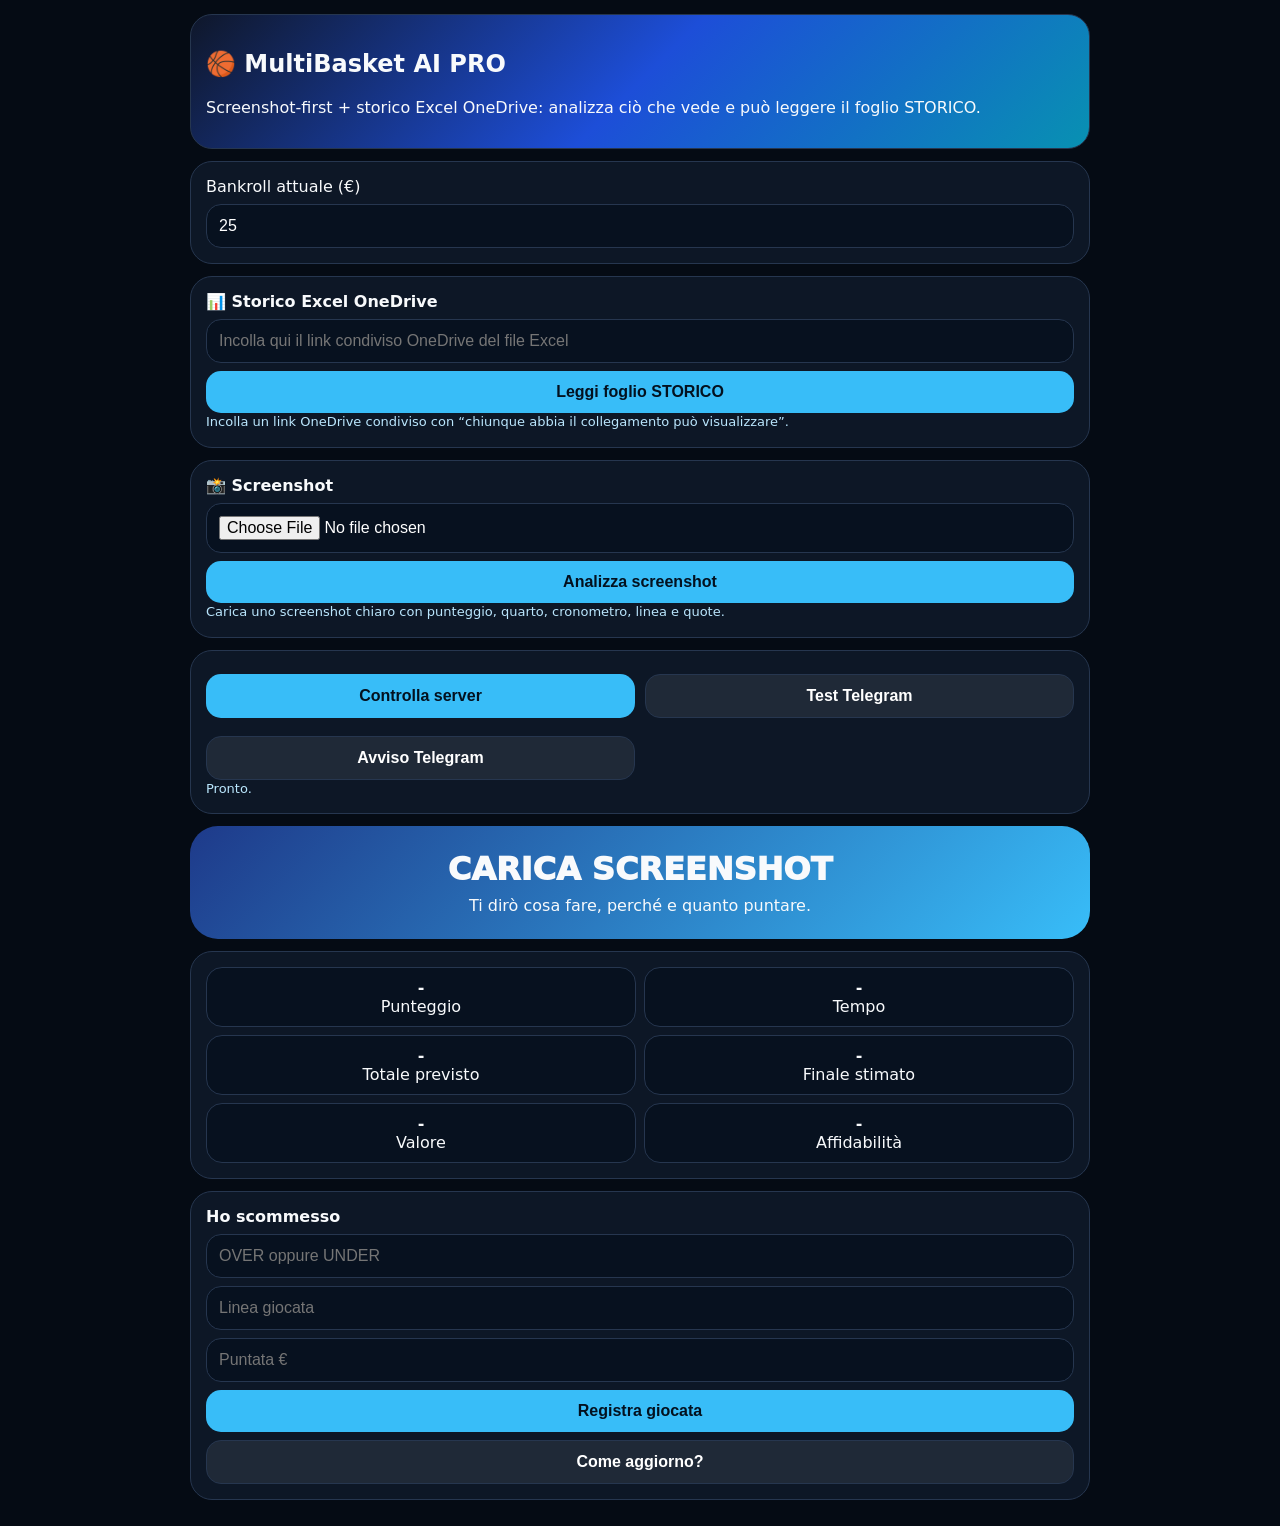
==== commit f87832ee: "Update index.html" ====
--- a/index.html
+++ b/index.html
@@ -1,20 +1,238 @@
-
-<!doctype html><html lang="it"><head><meta charset="utf-8"><meta name="viewport" content="width=device-width,initial-scale=1"><title>MultiBasket AI PRO</title><style>
-body{margin:0;font-family:system-ui;background:#050b14;color:#f8fafc}.app{max-width:900px;margin:auto;padding:14px}.hero,.card{background:#0d1726;border:1px solid #26364f;border-radius:22px;padding:15px;margin-bottom:12px}.hero{background:linear-gradient(135deg,#0f172a,#1d4ed8,#0891b2)}input,button{width:100%;padding:12px;border-radius:15px;border:1px solid #26364f;background:#07111f;color:white;font-size:16px;box-sizing:border-box}button{background:#38bdf8;color:#03111f;font-weight:900;border:0;margin-top:10px}.secondary{background:#1f2937;color:white;border:1px solid #26364f}.grid{display:grid;grid-template-columns:1fr 1fr;gap:10px}@media(max-width:560px){.grid{grid-template-columns:1fr}}.result{text-align:center;border-radius:28px;padding:24px 14px;margin-bottom:12px}.blue{background:linear-gradient(135deg,#1e3a8a,#38bdf8)}.green{background:linear-gradient(135deg,#047857,#22c55e)}.red{background:linear-gradient(135deg,#991b1b,#ef4444)}.amber{background:linear-gradient(135deg,#92400e,#f59e0b)}.main{font-size:32px;font-weight:1000}.stake{font-size:25px;font-weight:1000;margin-top:8px}.small{font-size:13px;color:#bae6fd;line-height:1.45}.metric{background:#07111f;border:1px solid #26364f;border-radius:16px;padding:10px;text-align:center}.metrics{display:grid;grid-template-columns:repeat(2,1fr);gap:8px}.preview{width:100%;border-radius:16px;margin-top:10px;display:none}.why{margin-top:10px;text-align:left;background:rgba(0,0,0,.18);padding:12px;border-radius:16px}.why div{margin:6px 0}.prob{display:grid;grid-template-columns:1fr 1fr;gap:8px;margin-top:10px}.pill{background:rgba(255,255,255,.14);border-radius:14px;padding:10px;font-weight:900}</style></head><body><main class="app">
-<section class="hero"><h1>🏀 MultiBasket AI PRO</h1><p>Screenshot-first: analizza ciò che vede. Se non è affidabile, dice NO BET.</p></section>
-<div class="card"><label>Bankroll attuale (€)</label><input id="bankroll" type="number" value="25"></div>
-<div class="card"><b>📸 Screenshot</b><input id="shot" type="file" accept="image/*"><img id="preview" class="preview"><button id="analyzeShot">Analizza screenshot</button><div id="shotStatus" class="small">Carica uno screenshot chiaro con punteggio, quarto, cronometro, linea e quote.</div></div>
-<div class="card"><div class="grid"><button id="health">Controlla server</button><button id="telegram" class="secondary">Test Telegram</button><button id="startWatch" class="secondary">Avviso Telegram</button></div><div id="status" class="small">Pronto.</div></div>
-<div id="result" class="result blue"><div class="main">CARICA SCREENSHOT</div><div class="stake"></div><div class="sub">Ti dirò cosa fare, perché e quanto puntare.</div></div>
-<div class="card"><div class="metrics"><div class="metric"><b id="score">-</b><br><span>Punteggio</span></div><div class="metric"><b id="clock">-</b><br><span>Tempo</span></div><div class="metric"><b id="pred">-</b><br><span>Totale previsto</span></div><div class="metric"><b id="final">-</b><br><span>Finale stimato</span></div><div class="metric"><b id="value">-</b><br><span>Valore</span></div><div class="metric"><b id="conf">-</b><br><span>Affidabilità</span></div></div></div>
-<div class="card"><b>Ho scommesso</b><input id="betSide" placeholder="OVER oppure UNDER"><input id="betLine" type="number" step="0.5" placeholder="Linea giocata"><input id="betStake" type="number" placeholder="Puntata €"><button id="registerBet">Registra giocata</button><button id="quality" class="secondary">Come aggiorno?</button><div id="qualityText" class="small"></div></div>
+<!doctype html>
+<html lang="it">
+<head>
+<meta charset="utf-8">
+<meta name="viewport" content="width=device-width,initial-scale=1">
+<title>MultiBasket AI PRO</title>
+<style>
+body{margin:0;font-family:system-ui;background:#050b14;color:#f8fafc}
+.app{max-width:900px;margin:auto;padding:14px}
+.hero,.card{background:#0d1726;border:1px solid #26364f;border-radius:22px;padding:15px;margin-bottom:12px}
+.hero{background:linear-gradient(135deg,#0f172a,#1d4ed8,#0891b2)}
+input,button{width:100%;padding:12px;border-radius:15px;border:1px solid #26364f;background:#07111f;color:white;font-size:16px;box-sizing:border-box;margin-top:8px}
+button{background:#38bdf8;color:#03111f;font-weight:900;border:0}
+.secondary{background:#1f2937;color:white;border:1px solid #26364f}
+.grid{display:grid;grid-template-columns:1fr 1fr;gap:10px}
+@media(max-width:560px){.grid{grid-template-columns:1fr}}
+.result{text-align:center;border-radius:28px;padding:24px 14px;margin-bottom:12px}
+.blue{background:linear-gradient(135deg,#1e3a8a,#38bdf8)}
+.green{background:linear-gradient(135deg,#047857,#22c55e)}
+.red{background:linear-gradient(135deg,#991b1b,#ef4444)}
+.amber{background:linear-gradient(135deg,#92400e,#f59e0b)}
+.main{font-size:32px;font-weight:1000}
+.stake{font-size:25px;font-weight:1000;margin-top:8px}
+.small{font-size:13px;color:#bae6fd;line-height:1.45}
+.metric{background:#07111f;border:1px solid #26364f;border-radius:16px;padding:10px;text-align:center}
+.metrics{display:grid;grid-template-columns:repeat(2,1fr);gap:8px}
+.preview{width:100%;border-radius:16px;margin-top:10px;display:none}
+.why{margin-top:10px;text-align:left;background:rgba(0,0,0,.18);padding:12px;border-radius:16px}
+.why div{margin:6px 0}
+.prob{display:grid;grid-template-columns:1fr 1fr;gap:8px;margin-top:10px}
+.pill{background:rgba(255,255,255,.14);border-radius:14px;padding:10px;font-weight:900}
+</style>
+</head>
+
+<body>
+<main class="app">
+
+<section class="hero">
+<h1>🏀 MultiBasket AI PRO</h1>
+<p>Screenshot-first + storico Excel OneDrive: analizza ciò che vede e può leggere il foglio STORICO.</p>
+</section>
+
+<div class="card">
+<label>Bankroll attuale (€)</label>
+<input id="bankroll" type="number" value="25">
+</div>
+
+<div class="card">
+<b>📊 Storico Excel OneDrive</b>
+<input id="onedriveUrl" placeholder="Incolla qui il link condiviso OneDrive del file Excel">
+<button id="loadStorico">Leggi foglio STORICO</button>
+<div id="storicoStatus" class="small">Incolla un link OneDrive condiviso con “chiunque abbia il collegamento può visualizzare”.</div>
+</div>
+
+<div class="card">
+<b>📸 Screenshot</b>
+<input id="shot" type="file" accept="image/*">
+<img id="preview" class="preview">
+<button id="analyzeShot">Analizza screenshot</button>
+<div id="shotStatus" class="small">Carica uno screenshot chiaro con punteggio, quarto, cronometro, linea e quote.</div>
+</div>
+
+<div class="card">
+<div class="grid">
+<button id="health">Controlla server</button>
+<button id="telegram" class="secondary">Test Telegram</button>
+<button id="startWatch" class="secondary">Avviso Telegram</button>
+</div>
+<div id="status" class="small">Pronto.</div>
+</div>
+
+<div id="result" class="result blue">
+<div class="main">CARICA SCREENSHOT</div>
+<div class="stake"></div>
+<div class="sub">Ti dirò cosa fare, perché e quanto puntare.</div>
+</div>
+
+<div class="card">
+<div class="metrics">
+<div class="metric"><b id="score">-</b><br><span>Punteggio</span></div>
+<div class="metric"><b id="clock">-</b><br><span>Tempo</span></div>
+<div class="metric"><b id="pred">-</b><br><span>Totale previsto</span></div>
+<div class="metric"><b id="final">-</b><br><span>Finale stimato</span></div>
+<div class="metric"><b id="value">-</b><br><span>Valore</span></div>
+<div class="metric"><b id="conf">-</b><br><span>Affidabilità</span></div>
+</div>
+</div>
+
+<div class="card">
+<b>Ho scommesso</b>
+<input id="betSide" placeholder="OVER oppure UNDER">
+<input id="betLine" type="number" step="0.5" placeholder="Linea giocata">
+<input id="betStake" type="number" placeholder="Puntata €">
+<button id="registerBet">Registra giocata</button>
+<button id="quality" class="secondary">Come aggiorno?</button>
+<div id="qualityText" class="small"></div>
+</div>
+
 <script>
-const $=id=>document.getElementById(id);let lastDecision=null;function status(t){$("status").textContent=t}async function post(url,body){let r=await fetch(url,{method:"POST",headers:{"Content-Type":"application/json"},body:JSON.stringify(body)});if(!r.ok)throw new Error(await r.text());return r.json()}function color(j){return j.signal==="BET"?"result green":j.signal==="OBSERVE"?"result amber":"result red"}function render(j){lastDecision=j;$("score").textContent=j.score||"-";$("clock").textContent=j.clock||"-";$("pred").textContent=j.total_predicted??"-";$("final").textContent=j.final_score||"-";$("value").textContent=(j.value>=0?"+":"")+(j.value??"-");$("conf").textContent=(j.confidence??0)+"/100";let b=$("result");b.className=color(j);b.querySelector(".main").textContent=j.action||"NO BET";b.querySelector(".stake").textContent=(j.signal==="BET"?"Punta ":"Puntata ")+(j.stake||0)+" €";b.querySelector(".sub").innerHTML=`<b>${j.decision_text||""}</b><br>${j.reason||""}<br><b>Fonte:</b> ${j.source||"screenshot"}<div class="prob"><div class="pill">OVER ${j.prob_over}%</div><div class="pill">UNDER ${j.prob_under}%</div></div><div class="why">${(j.why||[]).map(x=>"<div>• "+x+"</div>").join("")}</div>`;$("betSide").value=j.side||"";$("betLine").value=j.line||"";$("betStake").value=j.stake||0}
-$("shot").onchange=()=>{let f=$("shot").files[0];if(!f)return;$("preview").src=URL.createObjectURL(f);$("preview").style.display="block";$("shotStatus").textContent="Screenshot caricato."}
-$("analyzeShot").onclick=async()=>{let f=$("shot").files[0];if(!f){$("shotStatus").textContent="Carica prima uno screenshot.";return}let fd=new FormData();fd.append("image",f);fd.append("bankroll",parseFloat($("bankroll").value)||25);$("shotStatus").textContent="AI in lettura...";try{let r=await fetch("/api/screenshot/analyze",{method:"POST",body:fd});let j=await r.json();if(!r.ok)throw new Error(j.error||"Errore");$("shotStatus").textContent="Analisi completata.";if(j.decision)render(j.decision)}catch(e){$("shotStatus").textContent="Errore analisi. Screenshot poco chiaro o OpenAI non disponibile."}}
-$("health").onclick=async()=>{try{let j=await(await fetch("/api/health")).json();status("Telegram: "+(j.telegram?"SI":"NO")+" · OpenAI: "+(j.openai?"SI":"NO")+" · "+j.mode)}catch(e){status("Errore server")}}
-$("telegram").onclick=async()=>{try{let j=await post("/api/telegram/test",{});status(j.message)}catch(e){status("Telegram non configurato")}}
-$("startWatch").onclick=async()=>{try{let j=await post("/api/watch/start",{});status(j.message)}catch(e){status("Errore Telegram")}}
-$("registerBet").onclick=async()=>{try{let j=await post("/api/bet/register",{source:lastDecision?lastDecision.source:"screenshot-first",side:$("betSide").value,line:parseFloat($("betLine").value),stake:parseFloat($("betStake").value),bankroll:parseFloat($("bankroll").value)||25});$("qualityText").textContent=j.message}catch(e){$("qualityText").textContent="Errore registrazione"}}
-$("quality").onclick=async()=>{try{let j=await(await fetch("/api/bet/quality")).json();$("qualityText").textContent=j.message||j.error}catch(e){$("qualityText").textContent="Errore qualità"}}
-</script></main></body></html>
+const $=id=>document.getElementById(id);
+let lastDecision=null;
+let storicoData=[];
+
+function status(t){$("status").textContent=t}
+
+async function post(url,body){
+let r=await fetch(url,{method:"POST",headers:{"Content-Type":"application/json"},body:JSON.stringify(body)});
+let j=await r.json().catch(()=>({error:"Risposta non valida"}));
+if(!r.ok)throw new Error(j.error||JSON.stringify(j));
+return j;
+}
+
+function color(j){
+return j.signal==="BET"?"result green":j.signal==="OBSERVE"?"result amber":"result red"
+}
+
+function render(j){
+lastDecision=j;
+$("score").textContent=j.score||"-";
+$("clock").textContent=j.clock||"-";
+$("pred").textContent=j.total_predicted??"-";
+$("final").textContent=j.final_score||"-";
+$("value").textContent=(j.value>=0?"+":"")+(j.value??"-");
+$("conf").textContent=(j.confidence??0)+"/100";
+
+let b=$("result");
+b.className=color(j);
+b.querySelector(".main").textContent=j.action||"NO BET";
+b.querySelector(".stake").textContent=(j.signal==="BET"?"Punta ":"Puntata ")+(j.stake||0)+" €";
+b.querySelector(".sub").innerHTML=
+`<b>${j.decision_text||""}</b><br>${j.reason||""}<br><b>Fonte:</b> ${j.source||"screenshot"}<div class="prob"><div class="pill">OVER ${j.prob_over}%</div><div class="pill">UNDER ${j.prob_under}%</div></div><div class="why">${(j.why||[]).map(x=>"<div>• "+x+"</div>").join("")}</div>`;
+
+$("betSide").value=j.side||"";
+$("betLine").value=j.line||"";
+$("betStake").value=j.stake||0;
+}
+
+$("loadStorico").onclick=async()=>{
+let url=$("onedriveUrl").value.trim();
+if(!url){
+$("storicoStatus").textContent="Incolla prima il link OneDrive.";
+return;
+}
+$("storicoStatus").textContent="Lettura del foglio STORICO in corso...";
+try{
+let j=await post("/api/storico/onedrive",{url});
+storicoData=j.storico||[];
+$("storicoStatus").textContent=`✅ STORICO letto correttamente: ${j.rows} righe trovate.`;
+}catch(e){
+$("storicoStatus").textContent="❌ Errore lettura STORICO: "+e.message;
+}
+}
+
+$("shot").onchange=()=>{
+let f=$("shot").files[0];
+if(!f)return;
+$("preview").src=URL.createObjectURL(f);
+$("preview").style.display="block";
+$("shotStatus").textContent="Screenshot caricato.";
+}
+
+$("analyzeShot").onclick=async()=>{
+let f=$("shot").files[0];
+if(!f){
+$("shotStatus").textContent="Carica prima uno screenshot.";
+return;
+}
+let fd=new FormData();
+fd.append("image",f);
+fd.append("bankroll",parseFloat($("bankroll").value)||25);
+
+$("shotStatus").textContent="AI in lettura...";
+try{
+let r=await fetch("/api/screenshot/analyze",{method:"POST",body:fd});
+let j=await r.json();
+if(!r.ok)throw new Error(j.error||"Errore");
+$("shotStatus").textContent="Analisi completata.";
+if(j.decision)render(j.decision);
+}catch(e){
+$("shotStatus").textContent="Errore analisi. Screenshot poco chiaro o OpenAI non disponibile.";
+}
+}
+
+$("health").onclick=async()=>{
+try{
+let j=await(await fetch("/api/health")).json();
+status("Telegram: "+(j.telegram?"SI":"NO")+" · OpenAI: "+(j.openai?"SI":"NO")+" · STORICO OneDrive: "+(j.storico_onedrive?"SI":"NO")+" · "+j.mode);
+}catch(e){
+status("Errore server");
+}
+}
+
+$("telegram").onclick=async()=>{
+try{
+let j=await post("/api/telegram/test",{});
+status(j.message);
+}catch(e){
+status("Telegram non configurato");
+}
+}
+
+$("startWatch").onclick=async()=>{
+try{
+let j=await post("/api/watch/start",{});
+status(j.message);
+}catch(e){
+status("Errore Telegram");
+}
+}
+
+$("registerBet").onclick=async()=>{
+try{
+let j=await post("/api/bet/register",{
+source:lastDecision?lastDecision.source:"screenshot-first",
+side:$("betSide").value,
+line:parseFloat($("betLine").value),
+stake:parseFloat($("betStake").value),
+bankroll:parseFloat($("bankroll").value)||25
+});
+$("qualityText").textContent=j.message;
+}catch(e){
+$("qualityText").textContent="Errore registrazione";
+}
+}
+
+$("quality").onclick=async()=>{
+try{
+let j=await(await fetch("/api/bet/quality")).json();
+$("qualityText").textContent=j.message||j.error;
+}catch(e){
+$("qualityText").textContent="Errore qualità";
+}
+}
+</script>
+
+</main>
+</body>
+</html>
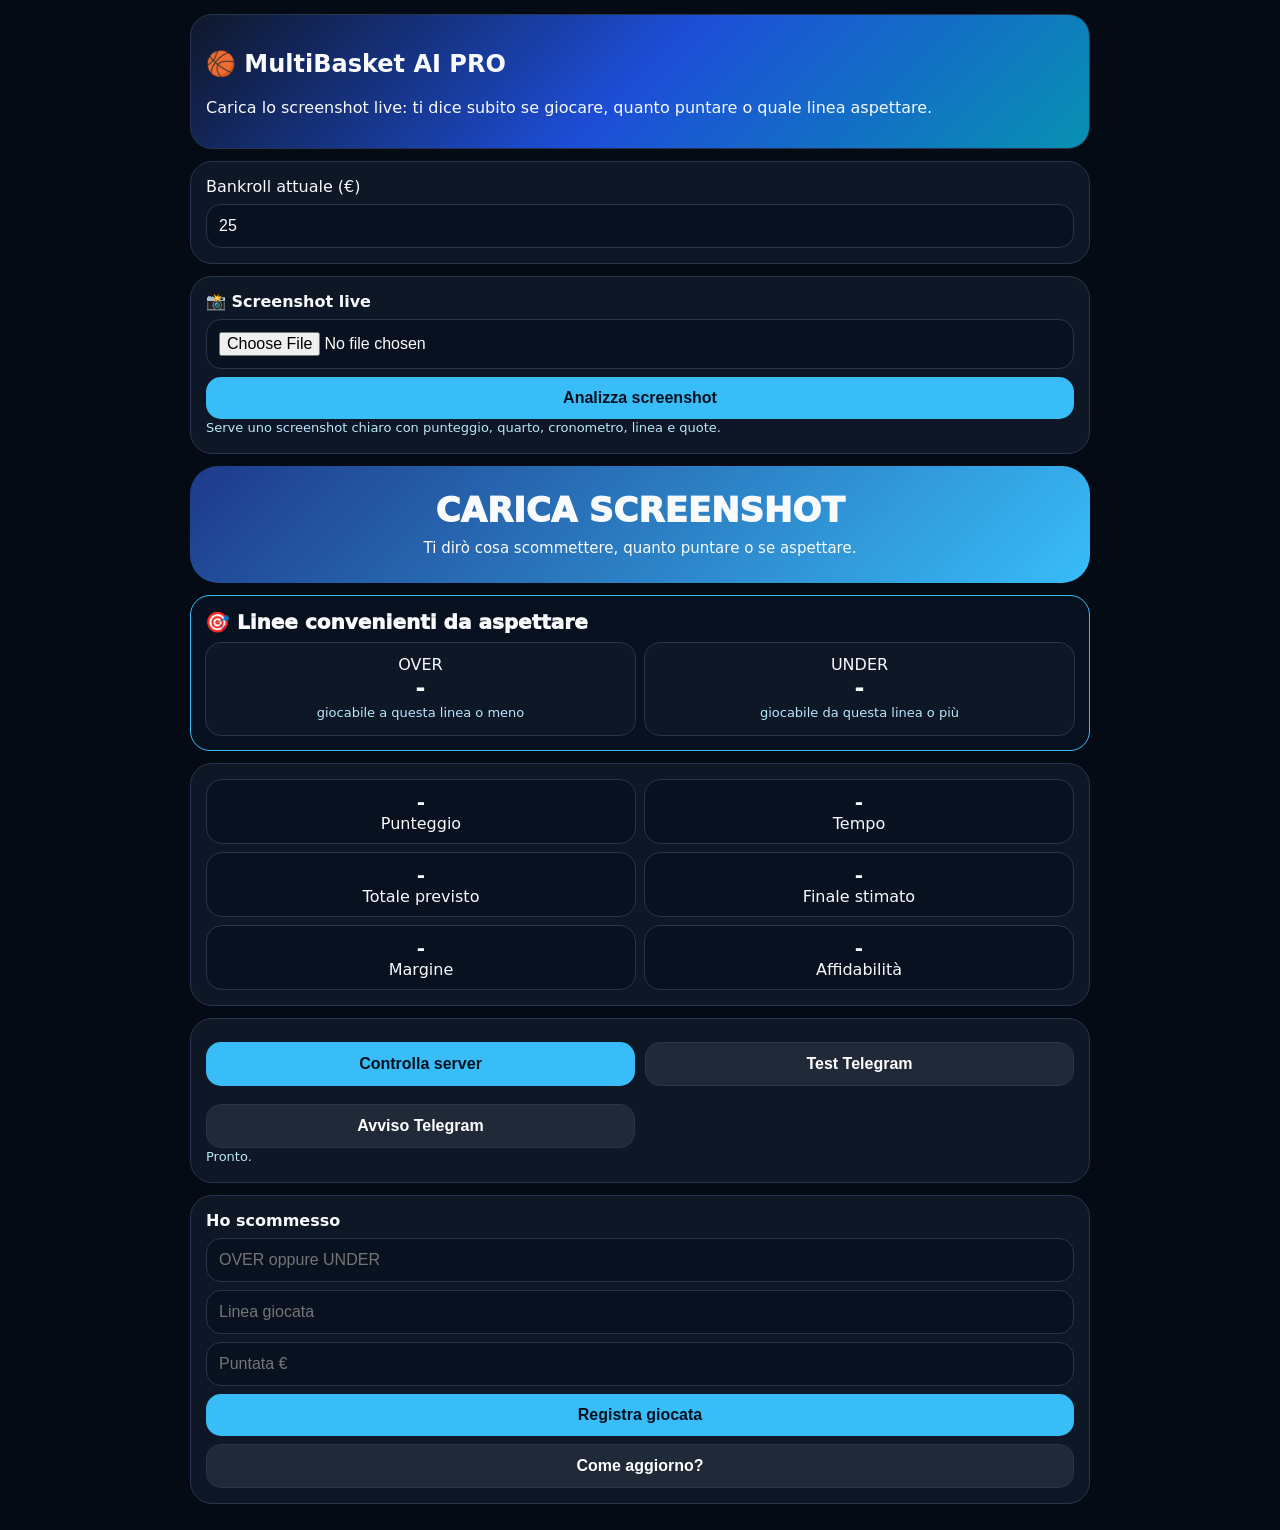
==== commit 5a85931a: "Update index.html" ====
--- a/index.html
+++ b/index.html
@@ -4,6 +4,7 @@
 <meta charset="utf-8">
 <meta name="viewport" content="width=device-width,initial-scale=1">
 <title>MultiBasket AI PRO</title>
+
 <style>
 body{margin:0;font-family:system-ui;background:#050b14;color:#f8fafc}
 .app{max-width:900px;margin:auto;padding:14px}
@@ -19,16 +20,23 @@
 .green{background:linear-gradient(135deg,#047857,#22c55e)}
 .red{background:linear-gradient(135deg,#991b1b,#ef4444)}
 .amber{background:linear-gradient(135deg,#92400e,#f59e0b)}
-.main{font-size:32px;font-weight:1000}
-.stake{font-size:25px;font-weight:1000;margin-top:8px}
+.main{font-size:34px;font-weight:1000}
+.stake{font-size:26px;font-weight:1000;margin-top:8px}
+.sub{font-size:15px;line-height:1.45;margin-top:8px}
 .small{font-size:13px;color:#bae6fd;line-height:1.45}
 .metric{background:#07111f;border:1px solid #26364f;border-radius:16px;padding:10px;text-align:center}
+.metric b{font-size:20px}
 .metrics{display:grid;grid-template-columns:repeat(2,1fr);gap:8px}
 .preview{width:100%;border-radius:16px;margin-top:10px;display:none}
 .why{margin-top:10px;text-align:left;background:rgba(0,0,0,.18);padding:12px;border-radius:16px}
 .why div{margin:6px 0}
 .prob{display:grid;grid-template-columns:1fr 1fr;gap:8px;margin-top:10px}
 .pill{background:rgba(255,255,255,.14);border-radius:14px;padding:10px;font-weight:900}
+.waitbox{background:#07111f;border:1px solid #38bdf8;border-radius:20px;padding:14px;margin-bottom:12px}
+.waittitle{font-size:20px;font-weight:1000;margin-bottom:8px}
+.waitgrid{display:grid;grid-template-columns:1fr 1fr;gap:8px}
+.waititem{background:#0d1726;border:1px solid #26364f;border-radius:16px;padding:12px;text-align:center}
+.waititem b{font-size:24px}
 </style>
 </head>
 
@@ -37,7 +45,7 @@
 
 <section class="hero">
 <h1>🏀 MultiBasket AI PRO</h1>
-<p>Screenshot-first + storico Excel OneDrive: analizza ciò che vede e può leggere il foglio STORICO.</p>
+<p>Carica lo screenshot live: ti dice subito se giocare, quanto puntare o quale linea aspettare.</p>
 </section>
 
 <div class="card">
@@ -46,33 +54,25 @@
 </div>
 
 <div class="card">
-<b>📊 Storico Excel OneDrive</b>
-<input id="onedriveUrl" placeholder="Incolla qui il link condiviso OneDrive del file Excel">
-<button id="loadStorico">Leggi foglio STORICO</button>
-<div id="storicoStatus" class="small">Incolla un link OneDrive condiviso con “chiunque abbia il collegamento può visualizzare”.</div>
-</div>
-
-<div class="card">
-<b>📸 Screenshot</b>
+<b>📸 Screenshot live</b>
 <input id="shot" type="file" accept="image/*">
 <img id="preview" class="preview">
 <button id="analyzeShot">Analizza screenshot</button>
-<div id="shotStatus" class="small">Carica uno screenshot chiaro con punteggio, quarto, cronometro, linea e quote.</div>
-</div>
-
-<div class="card">
-<div class="grid">
-<button id="health">Controlla server</button>
-<button id="telegram" class="secondary">Test Telegram</button>
-<button id="startWatch" class="secondary">Avviso Telegram</button>
-</div>
-<div id="status" class="small">Pronto.</div>
+<div id="shotStatus" class="small">Serve uno screenshot chiaro con punteggio, quarto, cronometro, linea e quote.</div>
 </div>
 
 <div id="result" class="result blue">
 <div class="main">CARICA SCREENSHOT</div>
 <div class="stake"></div>
-<div class="sub">Ti dirò cosa fare, perché e quanto puntare.</div>
+<div class="sub">Ti dirò cosa scommettere, quanto puntare o se aspettare.</div>
+</div>
+
+<div class="waitbox">
+<div class="waittitle">🎯 Linee convenienti da aspettare</div>
+<div class="waitgrid">
+<div class="waititem">OVER<br><b id="overWait">-</b><br><span class="small">giocabile a questa linea o meno</span></div>
+<div class="waititem">UNDER<br><b id="underWait">-</b><br><span class="small">giocabile da questa linea o più</span></div>
+</div>
 </div>
 
 <div class="card">
@@ -81,9 +81,18 @@
 <div class="metric"><b id="clock">-</b><br><span>Tempo</span></div>
 <div class="metric"><b id="pred">-</b><br><span>Totale previsto</span></div>
 <div class="metric"><b id="final">-</b><br><span>Finale stimato</span></div>
-<div class="metric"><b id="value">-</b><br><span>Valore</span></div>
+<div class="metric"><b id="value">-</b><br><span>Margine</span></div>
 <div class="metric"><b id="conf">-</b><br><span>Affidabilità</span></div>
 </div>
+</div>
+
+<div class="card">
+<div class="grid">
+<button id="health">Controlla server</button>
+<button id="telegram" class="secondary">Test Telegram</button>
+<button id="startWatch" class="secondary">Avviso Telegram</button>
+</div>
+<div id="status" class="small">Pronto.</div>
 </div>
 
 <div class="card">
@@ -99,56 +108,57 @@
 <script>
 const $=id=>document.getElementById(id);
 let lastDecision=null;
-let storicoData=[];
 
 function status(t){$("status").textContent=t}
 
 async function post(url,body){
-let r=await fetch(url,{method:"POST",headers:{"Content-Type":"application/json"},body:JSON.stringify(body)});
+let r=await fetch(url,{
+method:"POST",
+headers:{"Content-Type":"application/json"},
+body:JSON.stringify(body)
+});
 let j=await r.json().catch(()=>({error:"Risposta non valida"}));
 if(!r.ok)throw new Error(j.error||JSON.stringify(j));
 return j;
 }
 
 function color(j){
-return j.signal==="BET"?"result green":j.signal==="OBSERVE"?"result amber":"result red"
+if(j.signal==="BET")return "result green";
+if(j.signal==="OBSERVE")return "result amber";
+return "result red";
 }
 
 function render(j){
 lastDecision=j;
+
 $("score").textContent=j.score||"-";
 $("clock").textContent=j.clock||"-";
 $("pred").textContent=j.total_predicted??"-";
 $("final").textContent=j.final_score||"-";
 $("value").textContent=(j.value>=0?"+":"")+(j.value??"-");
 $("conf").textContent=(j.confidence??0)+"/100";
+$("overWait").textContent=j.over_wait_line??"-";
+$("underWait").textContent=j.under_wait_line??"-";
 
 let b=$("result");
 b.className=color(j);
+
 b.querySelector(".main").textContent=j.action||"NO BET";
-b.querySelector(".stake").textContent=(j.signal==="BET"?"Punta ":"Puntata ")+(j.stake||0)+" €";
+b.querySelector(".stake").textContent=(j.signal==="BET"?"PUNTA ":"PUNTATA ")+(j.stake||0)+" €";
+
 b.querySelector(".sub").innerHTML=
-`<b>${j.decision_text||""}</b><br>${j.reason||""}<br><b>Fonte:</b> ${j.source||"screenshot"}<div class="prob"><div class="pill">OVER ${j.prob_over}%</div><div class="pill">UNDER ${j.prob_under}%</div></div><div class="why">${(j.why||[]).map(x=>"<div>• "+x+"</div>").join("")}</div>`;
+`<b>${j.decision_text||""}</b><br>
+${j.reason||""}
+<br><b>Fonte:</b> ${j.source||"screenshot"}
+<div class="prob">
+<div class="pill">OVER ${j.prob_over}%</div>
+<div class="pill">UNDER ${j.prob_under}%</div>
+</div>
+<div class="why">${(j.why||[]).map(x=>"<div>• "+x+"</div>").join("")}</div>`;
 
 $("betSide").value=j.side||"";
 $("betLine").value=j.line||"";
 $("betStake").value=j.stake||0;
-}
-
-$("loadStorico").onclick=async()=>{
-let url=$("onedriveUrl").value.trim();
-if(!url){
-$("storicoStatus").textContent="Incolla prima il link OneDrive.";
-return;
-}
-$("storicoStatus").textContent="Lettura del foglio STORICO in corso...";
-try{
-let j=await post("/api/storico/onedrive",{url});
-storicoData=j.storico||[];
-$("storicoStatus").textContent=`✅ STORICO letto correttamente: ${j.rows} righe trovate.`;
-}catch(e){
-$("storicoStatus").textContent="❌ Errore lettura STORICO: "+e.message;
-}
 }
 
 $("shot").onchange=()=>{
@@ -161,21 +171,27 @@
 
 $("analyzeShot").onclick=async()=>{
 let f=$("shot").files[0];
+
 if(!f){
 $("shotStatus").textContent="Carica prima uno screenshot.";
 return;
 }
+
 let fd=new FormData();
 fd.append("image",f);
 fd.append("bankroll",parseFloat($("bankroll").value)||25);
 
 $("shotStatus").textContent="AI in lettura...";
+
 try{
 let r=await fetch("/api/screenshot/analyze",{method:"POST",body:fd});
 let j=await r.json();
+
 if(!r.ok)throw new Error(j.error||"Errore");
+
 $("shotStatus").textContent="Analisi completata.";
 if(j.decision)render(j.decision);
+
 }catch(e){
 $("shotStatus").textContent="Errore analisi. Screenshot poco chiaro o OpenAI non disponibile.";
 }
@@ -184,7 +200,7 @@
 $("health").onclick=async()=>{
 try{
 let j=await(await fetch("/api/health")).json();
-status("Telegram: "+(j.telegram?"SI":"NO")+" · OpenAI: "+(j.openai?"SI":"NO")+" · STORICO OneDrive: "+(j.storico_onedrive?"SI":"NO")+" · "+j.mode);
+status("Telegram: "+(j.telegram?"SI":"NO")+" · OpenAI: "+(j.openai?"SI":"NO")+" · "+j.mode);
 }catch(e){
 status("Errore server");
 }
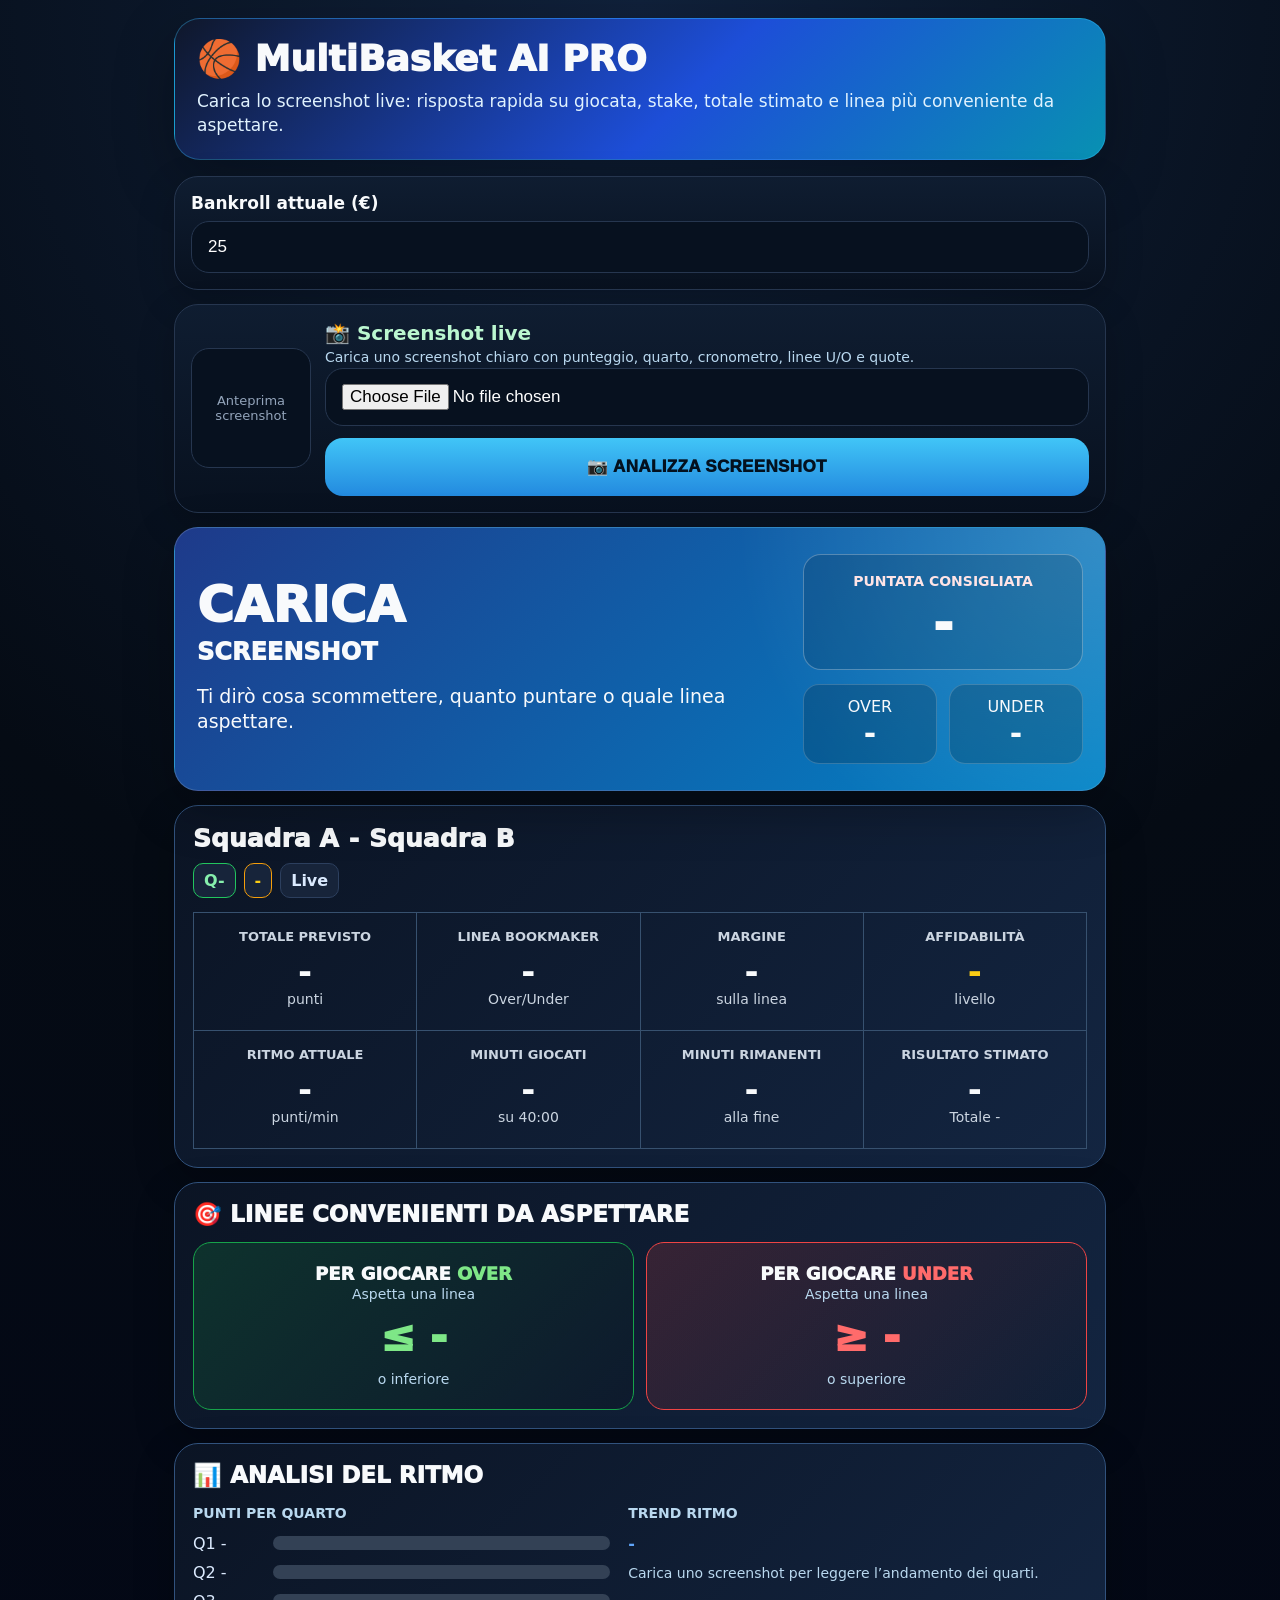
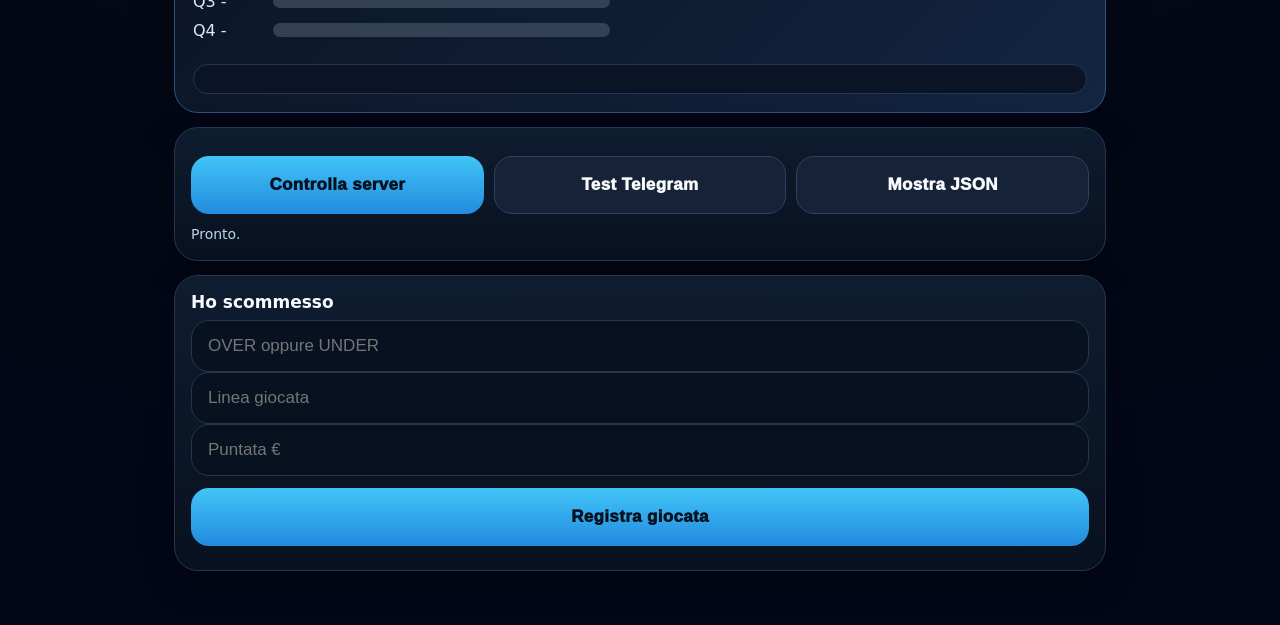
==== commit 03135137: "Update index.html" ====
--- a/index.html
+++ b/index.html
@@ -2,253 +2,74 @@
 <html lang="it">
 <head>
 <meta charset="utf-8">
-<meta name="viewport" content="width=device-width,initial-scale=1">
+<meta name="viewport" content="width=device-width,initial-scale=1,viewport-fit=cover">
 <title>MultiBasket AI PRO</title>
-
 <style>
-body{margin:0;font-family:system-ui;background:#050b14;color:#f8fafc}
-.app{max-width:900px;margin:auto;padding:14px}
-.hero,.card{background:#0d1726;border:1px solid #26364f;border-radius:22px;padding:15px;margin-bottom:12px}
-.hero{background:linear-gradient(135deg,#0f172a,#1d4ed8,#0891b2)}
-input,button{width:100%;padding:12px;border-radius:15px;border:1px solid #26364f;background:#07111f;color:white;font-size:16px;box-sizing:border-box;margin-top:8px}
-button{background:#38bdf8;color:#03111f;font-weight:900;border:0}
-.secondary{background:#1f2937;color:white;border:1px solid #26364f}
-.grid{display:grid;grid-template-columns:1fr 1fr;gap:10px}
-@media(max-width:560px){.grid{grid-template-columns:1fr}}
-.result{text-align:center;border-radius:28px;padding:24px 14px;margin-bottom:12px}
-.blue{background:linear-gradient(135deg,#1e3a8a,#38bdf8)}
-.green{background:linear-gradient(135deg,#047857,#22c55e)}
-.red{background:linear-gradient(135deg,#991b1b,#ef4444)}
-.amber{background:linear-gradient(135deg,#92400e,#f59e0b)}
-.main{font-size:34px;font-weight:1000}
-.stake{font-size:26px;font-weight:1000;margin-top:8px}
-.sub{font-size:15px;line-height:1.45;margin-top:8px}
-.small{font-size:13px;color:#bae6fd;line-height:1.45}
-.metric{background:#07111f;border:1px solid #26364f;border-radius:16px;padding:10px;text-align:center}
-.metric b{font-size:20px}
-.metrics{display:grid;grid-template-columns:repeat(2,1fr);gap:8px}
-.preview{width:100%;border-radius:16px;margin-top:10px;display:none}
-.why{margin-top:10px;text-align:left;background:rgba(0,0,0,.18);padding:12px;border-radius:16px}
-.why div{margin:6px 0}
-.prob{display:grid;grid-template-columns:1fr 1fr;gap:8px;margin-top:10px}
-.pill{background:rgba(255,255,255,.14);border-radius:14px;padding:10px;font-weight:900}
-.waitbox{background:#07111f;border:1px solid #38bdf8;border-radius:20px;padding:14px;margin-bottom:12px}
-.waittitle{font-size:20px;font-weight:1000;margin-bottom:8px}
-.waitgrid{display:grid;grid-template-columns:1fr 1fr;gap:8px}
-.waititem{background:#0d1726;border:1px solid #26364f;border-radius:16px;padding:12px;text-align:center}
-.waititem b{font-size:24px}
+:root{--bg:#050b14;--card:#0d1726;--line:#26364f;--text:#f8fafc;--muted:#b9c9dc;--blue:#2f7df6;--cyan:#38bdf8;--green:#22c55e;--red:#ef4444;--amber:#f59e0b}
+*{box-sizing:border-box}
+body{margin:0;font-family:system-ui,-apple-system,BlinkMacSystemFont,"Segoe UI",sans-serif;background:radial-gradient(circle at top,#10213b 0,#050b14 42%,#020617 100%);color:var(--text)}
+.app{max-width:960px;margin:0 auto;padding:18px 14px 40px}
+.hero{border:1px solid rgba(56,189,248,.35);background:linear-gradient(135deg,#0f172a 0%,#1d4ed8 55%,#0891b2 100%);border-radius:26px;padding:22px;margin-bottom:16px;box-shadow:0 20px 60px rgba(0,0,0,.28)}
+.hero h1{margin:0;font-size:36px;line-height:1.02;font-weight:1000}.hero p{margin:12px 0 0;color:#e0f2fe;font-size:17px;line-height:1.4}
+.card{background:linear-gradient(180deg,rgba(15,29,49,.98),rgba(8,17,31,.98));border:1px solid var(--line);border-radius:24px;padding:16px;margin-bottom:14px;box-shadow:0 12px 36px rgba(0,0,0,.22)}
+label,.label{display:block;font-weight:800;margin-bottom:8px;font-size:17px}
+input,button{width:100%;border-radius:18px;border:1px solid var(--line);padding:15px 16px;font-size:17px;background:#07111f;color:white}
+button{border:0;margin-top:12px;font-weight:1000;letter-spacing:.02em;background:linear-gradient(180deg,#41c5f7,#238adf);color:#03111f;min-height:58px;cursor:pointer}
+button:active{transform:scale(.99)}.secondary{background:#152238;color:#f8fafc;border:1px solid #31425e}
+.uploadRow{display:grid;grid-template-columns:120px 1fr;gap:14px;align-items:center}
+.preview{width:120px;height:120px;object-fit:cover;border-radius:18px;border:1px solid var(--line);background:#07111f;display:none}
+.previewPlaceholder{width:120px;height:120px;display:grid;place-items:center;border-radius:18px;border:1px solid var(--line);background:#07111f;color:#93a4ba;font-size:13px;text-align:center;padding:10px}
+.statusOk{font-weight:900;color:#bbf7d0;font-size:20px;margin-bottom:2px}.small{color:#b9d8ef;font-size:14px;line-height:1.45}
+.result{position:relative;border-radius:24px;padding:26px 22px;margin-bottom:14px;overflow:hidden;border:1px solid rgba(255,255,255,.16);box-shadow:0 18px 50px rgba(0,0,0,.28)}
+.result:before{content:"";position:absolute;inset:0;background:radial-gradient(circle at top right,rgba(255,255,255,.18),transparent 38%);pointer-events:none}
+.resultInner{position:relative;display:grid;grid-template-columns:1fr 280px;gap:18px;align-items:center}
+@media(max-width:720px){.resultInner{grid-template-columns:1fr}.uploadRow{grid-template-columns:1fr}.preview,.previewPlaceholder{width:100%;height:170px}}
+.result.blue{background:linear-gradient(135deg,#1e3a8a,#0284c7)}.result.green{background:linear-gradient(135deg,#047857,#16a34a)}.result.red{background:linear-gradient(135deg,#991b1b,#ef4444)}.result.amber{background:linear-gradient(135deg,#92400e,#f59e0b)}
+.main{font-size:50px;line-height:.95;font-weight:1000;margin-bottom:8px}.actionText{font-size:24px;font-weight:1000;text-transform:uppercase;margin-bottom:18px}.reason{font-size:19px;line-height:1.35}
+.stakeBox{border:1px solid rgba(255,255,255,.28);border-radius:18px;padding:18px;text-align:center;background:rgba(0,0,0,.14)}
+.stakeBox .t{font-size:14px;font-weight:900;text-transform:uppercase;color:#ffe4e6}.stakeBox .v{font-size:48px;font-weight:1000;margin-top:6px}
+.probGrid{display:grid;grid-template-columns:1fr 1fr;gap:12px;margin-top:14px}.probCard{border:1px solid rgba(255,255,255,.18);border-radius:16px;padding:12px;text-align:center;background:rgba(0,0,0,.18)}.probCard b{font-size:30px}
+.matchCard,.waitCard,.rhythmCard{background:linear-gradient(135deg,#0b1424,#132541);border:1px solid #31527d;border-radius:24px;padding:18px;margin-bottom:14px;box-shadow:0 14px 40px rgba(0,0,0,.24)}
+.matchTop{display:flex;flex-wrap:wrap;gap:10px;align-items:center;font-size:25px;font-weight:1000;margin-bottom:10px}.badges{display:flex;gap:8px;flex-wrap:wrap;margin:8px 0 14px}.badge{border-radius:10px;padding:7px 10px;font-weight:900;background:#17243a;border:1px solid #2c3f5e}.badge.green{color:#86efac;border-color:#22c55e}.badge.amber{color:#facc15;border-color:#f59e0b}.badge.gray{color:#dbeafe}
+.metrics{display:grid;grid-template-columns:repeat(4,1fr);border-top:1px solid #37516f;border-left:1px solid #37516f}@media(max-width:760px){.metrics{grid-template-columns:repeat(2,1fr)}}
+.metric{min-height:118px;padding:16px 10px;text-align:center;border-right:1px solid #37516f;border-bottom:1px solid #37516f}.metric .k{font-size:13px;color:#cbd5e1;text-transform:uppercase;font-weight:800}.metric .v{font-size:34px;font-weight:900;margin-top:7px}.metric .s{font-size:14px;color:#cbd5e1}
+.redTxt{color:#ff6b6b}.greenTxt{color:#7ee787}.yellowTxt{color:#facc15}.sectionTitle{font-size:23px;font-weight:1000;margin-bottom:14px}
+.waitGrid{display:grid;grid-template-columns:1fr 1fr;gap:12px}@media(max-width:620px){.waitGrid{grid-template-columns:1fr}}
+.waitItem{border-radius:18px;padding:20px;text-align:center;border:1px solid #30465f;background:rgba(0,0,0,.16)}.waitItem.over{border-color:#16a34a;background:linear-gradient(135deg,rgba(22,163,74,.2),rgba(0,0,0,.14))}.waitItem.under{border-color:#ef4444;background:linear-gradient(135deg,rgba(239,68,68,.18),rgba(0,0,0,.14))}.waitItem .top{font-size:18px;font-weight:1000}.waitItem .line{font-size:42px;font-weight:1000;margin:8px 0}
+.rhythmGrid{display:grid;grid-template-columns:1fr 1.1fr;gap:18px}@media(max-width:720px){.rhythmGrid{grid-template-columns:1fr}}
+.barRow{display:grid;grid-template-columns:70px 1fr;gap:10px;align-items:center;margin:10px 0;color:#dbeafe}.bar{height:14px;background:#334155;border-radius:99px;overflow:hidden}.bar span{display:block;height:100%;border-radius:99px;background:#22c55e;width:0%}.bar.q2 span{background:#f59e0b}.bar.q3 span,.bar.q4 span{background:#64748b}
+.why{background:#0b1424;border:1px solid #26364f;border-radius:18px;padding:14px;margin-top:14px;color:#dbeafe;line-height:1.45}.why div{margin:7px 0}.tools{display:grid;grid-template-columns:1fr 1fr 1fr;gap:10px}@media(max-width:620px){.tools{grid-template-columns:1fr}}
+.debug{display:none;white-space:pre-wrap;background:#020617;border:1px solid #334155;border-radius:16px;padding:12px;font-size:12px;color:#cbd5e1;overflow:auto;max-height:260px}
 </style>
 </head>
-
 <body>
 <main class="app">
-
-<section class="hero">
-<h1>🏀 MultiBasket AI PRO</h1>
-<p>Carica lo screenshot live: ti dice subito se giocare, quanto puntare o quale linea aspettare.</p>
-</section>
-
-<div class="card">
-<label>Bankroll attuale (€)</label>
-<input id="bankroll" type="number" value="25">
-</div>
-
-<div class="card">
-<b>📸 Screenshot live</b>
-<input id="shot" type="file" accept="image/*">
-<img id="preview" class="preview">
-<button id="analyzeShot">Analizza screenshot</button>
-<div id="shotStatus" class="small">Serve uno screenshot chiaro con punteggio, quarto, cronometro, linea e quote.</div>
-</div>
-
-<div id="result" class="result blue">
-<div class="main">CARICA SCREENSHOT</div>
-<div class="stake"></div>
-<div class="sub">Ti dirò cosa scommettere, quanto puntare o se aspettare.</div>
-</div>
-
-<div class="waitbox">
-<div class="waittitle">🎯 Linee convenienti da aspettare</div>
-<div class="waitgrid">
-<div class="waititem">OVER<br><b id="overWait">-</b><br><span class="small">giocabile a questa linea o meno</span></div>
-<div class="waititem">UNDER<br><b id="underWait">-</b><br><span class="small">giocabile da questa linea o più</span></div>
-</div>
-</div>
-
-<div class="card">
-<div class="metrics">
-<div class="metric"><b id="score">-</b><br><span>Punteggio</span></div>
-<div class="metric"><b id="clock">-</b><br><span>Tempo</span></div>
-<div class="metric"><b id="pred">-</b><br><span>Totale previsto</span></div>
-<div class="metric"><b id="final">-</b><br><span>Finale stimato</span></div>
-<div class="metric"><b id="value">-</b><br><span>Margine</span></div>
-<div class="metric"><b id="conf">-</b><br><span>Affidabilità</span></div>
-</div>
-</div>
-
-<div class="card">
-<div class="grid">
-<button id="health">Controlla server</button>
-<button id="telegram" class="secondary">Test Telegram</button>
-<button id="startWatch" class="secondary">Avviso Telegram</button>
-</div>
-<div id="status" class="small">Pronto.</div>
-</div>
-
-<div class="card">
-<b>Ho scommesso</b>
-<input id="betSide" placeholder="OVER oppure UNDER">
-<input id="betLine" type="number" step="0.5" placeholder="Linea giocata">
-<input id="betStake" type="number" placeholder="Puntata €">
-<button id="registerBet">Registra giocata</button>
-<button id="quality" class="secondary">Come aggiorno?</button>
-<div id="qualityText" class="small"></div>
-</div>
-
+<section class="hero"><h1>🏀 MultiBasket AI PRO</h1><p>Carica lo screenshot live: risposta rapida su giocata, stake, totale stimato e linea più conveniente da aspettare.</p></section>
+<div class="card"><label>Bankroll attuale (€)</label><input id="bankroll" type="number" value="25" step="0.5"></div>
+<div class="card"><div class="uploadRow"><img id="preview" class="preview"><div id="ph" class="previewPlaceholder">Anteprima screenshot</div><div><div id="uploadTitle" class="statusOk">📸 Screenshot live</div><div id="shotStatus" class="small">Carica uno screenshot chiaro con punteggio, quarto, cronometro, linee U/O e quote.</div><input id="shot" type="file" accept="image/*"><button id="analyzeShot">📷 ANALIZZA SCREENSHOT</button><button id="newShot" class="secondary" style="display:none">📷 NUOVO SCREENSHOT</button></div></div></div>
+<section id="result" class="result blue"><div class="resultInner"><div><div id="mainAction" class="main">CARICA</div><div id="decisionText" class="actionText">SCREENSHOT</div><div id="reason" class="reason">Ti dirò cosa scommettere, quanto puntare o quale linea aspettare.</div></div><div><div class="stakeBox"><div class="t">Puntata consigliata</div><div id="stake" class="v">-</div></div><div class="probGrid"><div class="probCard"><div>OVER</div><b id="probOver">-</b></div><div class="probCard"><div>UNDER</div><b id="probUnder">-</b></div></div></div></div></section>
+<section class="matchCard"><div class="matchTop"><span id="homeTeam">Squadra A</span><span id="score">-</span><span id="awayTeam">Squadra B</span></div><div class="badges"><span id="quarterBadge" class="badge green">Q-</span><span id="clockBadge" class="badge amber">-</span><span id="phaseBadge" class="badge gray">Live</span></div><div class="metrics"><div class="metric"><div class="k">Totale previsto</div><div id="pred" class="v">-</div><div class="s">punti</div></div><div class="metric"><div class="k">Linea bookmaker</div><div id="bookLine" class="v">-</div><div class="s">Over/Under</div></div><div class="metric"><div class="k">Margine</div><div id="margin" class="v">-</div><div id="marginSub" class="s">sulla linea</div></div><div class="metric"><div class="k">Affidabilità</div><div id="conf" class="v yellowTxt">-</div><div class="s">livello</div></div><div class="metric"><div class="k">Ritmo attuale</div><div id="ppm" class="v">-</div><div class="s">punti/min</div></div><div class="metric"><div class="k">Minuti giocati</div><div id="played" class="v">-</div><div class="s">su 40:00</div></div><div class="metric"><div class="k">Minuti rimanenti</div><div id="remaining" class="v">-</div><div class="s">alla fine</div></div><div class="metric"><div class="k">Risultato stimato</div><div id="finalScore" class="v">-</div><div id="finalTotal" class="s">Totale -</div></div></div></section>
+<section class="waitCard"><div class="sectionTitle">🎯 LINEE CONVENIENTI DA ASPETTARE</div><div class="waitGrid"><div class="waitItem over"><div class="top">PER GIOCARE <span class="greenTxt">OVER</span></div><div class="small">Aspetta una linea</div><div id="overWait" class="line greenTxt">≤ -</div><div class="small">o inferiore</div></div><div class="waitItem under"><div class="top">PER GIOCARE <span class="redTxt">UNDER</span></div><div class="small">Aspetta una linea</div><div id="underWait" class="line redTxt">≥ -</div><div class="small">o superiore</div></div></div></section>
+<section class="rhythmCard"><div class="sectionTitle">📊 ANALISI DEL RITMO</div><div class="rhythmGrid"><div><div class="small" style="font-weight:900;text-transform:uppercase">Punti per quarto</div><div class="barRow"><div id="q1Text">Q1 -</div><div class="bar"><span id="q1Bar"></span></div></div><div class="barRow"><div id="q2Text">Q2 -</div><div class="bar q2"><span id="q2Bar"></span></div></div><div class="barRow"><div id="q3Text">Q3 -</div><div class="bar q3"><span id="q3Bar"></span></div></div><div class="barRow"><div id="q4Text">Q4 -</div><div class="bar q4"><span id="q4Bar"></span></div></div></div><div><div class="small" style="font-weight:900;text-transform:uppercase">Trend ritmo</div><div id="trendDesc" style="color:#60a5fa;font-weight:900;margin:10px 0">-</div><div id="trendExplain" class="small">Carica uno screenshot per leggere l’andamento dei quarti.</div></div></div><div id="why" class="why"></div></section>
+<section class="card"><div class="tools"><button id="health">Controlla server</button><button id="telegram" class="secondary">Test Telegram</button><button id="toggleDebug" class="secondary">Mostra JSON</button></div><div id="status" class="small" style="margin-top:10px">Pronto.</div><pre id="debug" class="debug"></pre></section>
+<section class="card"><div class="label">Ho scommesso</div><input id="betSide" placeholder="OVER oppure UNDER"><input id="betLine" type="number" step="0.5" placeholder="Linea giocata"><input id="betStake" type="number" step="0.5" placeholder="Puntata €"><button id="registerBet">Registra giocata</button><div id="qualityText" class="small" style="margin-top:8px"></div></section>
+</main>
 <script>
-const $=id=>document.getElementById(id);
-let lastDecision=null;
-
-function status(t){$("status").textContent=t}
-
-async function post(url,body){
-let r=await fetch(url,{
-method:"POST",
-headers:{"Content-Type":"application/json"},
-body:JSON.stringify(body)
-});
-let j=await r.json().catch(()=>({error:"Risposta non valida"}));
-if(!r.ok)throw new Error(j.error||JSON.stringify(j));
-return j;
-}
-
-function color(j){
-if(j.signal==="BET")return "result green";
-if(j.signal==="OBSERVE")return "result amber";
-return "result red";
-}
-
-function render(j){
-lastDecision=j;
-
-$("score").textContent=j.score||"-";
-$("clock").textContent=j.clock||"-";
-$("pred").textContent=j.total_predicted??"-";
-$("final").textContent=j.final_score||"-";
-$("value").textContent=(j.value>=0?"+":"")+(j.value??"-");
-$("conf").textContent=(j.confidence??0)+"/100";
-$("overWait").textContent=j.over_wait_line??"-";
-$("underWait").textContent=j.under_wait_line??"-";
-
-let b=$("result");
-b.className=color(j);
-
-b.querySelector(".main").textContent=j.action||"NO BET";
-b.querySelector(".stake").textContent=(j.signal==="BET"?"PUNTA ":"PUNTATA ")+(j.stake||0)+" €";
-
-b.querySelector(".sub").innerHTML=
-`<b>${j.decision_text||""}</b><br>
-${j.reason||""}
-<br><b>Fonte:</b> ${j.source||"screenshot"}
-<div class="prob">
-<div class="pill">OVER ${j.prob_over}%</div>
-<div class="pill">UNDER ${j.prob_under}%</div>
-</div>
-<div class="why">${(j.why||[]).map(x=>"<div>• "+x+"</div>").join("")}</div>`;
-
-$("betSide").value=j.side||"";
-$("betLine").value=j.line||"";
-$("betStake").value=j.stake||0;
-}
-
-$("shot").onchange=()=>{
-let f=$("shot").files[0];
-if(!f)return;
-$("preview").src=URL.createObjectURL(f);
-$("preview").style.display="block";
-$("shotStatus").textContent="Screenshot caricato.";
-}
-
-$("analyzeShot").onclick=async()=>{
-let f=$("shot").files[0];
-
-if(!f){
-$("shotStatus").textContent="Carica prima uno screenshot.";
-return;
-}
-
-let fd=new FormData();
-fd.append("image",f);
-fd.append("bankroll",parseFloat($("bankroll").value)||25);
-
-$("shotStatus").textContent="AI in lettura...";
-
-try{
-let r=await fetch("/api/screenshot/analyze",{method:"POST",body:fd});
-let j=await r.json();
-
-if(!r.ok)throw new Error(j.error||"Errore");
-
-$("shotStatus").textContent="Analisi completata.";
-if(j.decision)render(j.decision);
-
-}catch(e){
-$("shotStatus").textContent="Errore analisi. Screenshot poco chiaro o OpenAI non disponibile.";
-}
-}
-
-$("health").onclick=async()=>{
-try{
-let j=await(await fetch("/api/health")).json();
-status("Telegram: "+(j.telegram?"SI":"NO")+" · OpenAI: "+(j.openai?"SI":"NO")+" · "+j.mode);
-}catch(e){
-status("Errore server");
-}
-}
-
-$("telegram").onclick=async()=>{
-try{
-let j=await post("/api/telegram/test",{});
-status(j.message);
-}catch(e){
-status("Telegram non configurato");
-}
-}
-
-$("startWatch").onclick=async()=>{
-try{
-let j=await post("/api/watch/start",{});
-status(j.message);
-}catch(e){
-status("Errore Telegram");
-}
-}
-
-$("registerBet").onclick=async()=>{
-try{
-let j=await post("/api/bet/register",{
-source:lastDecision?lastDecision.source:"screenshot-first",
-side:$("betSide").value,
-line:parseFloat($("betLine").value),
-stake:parseFloat($("betStake").value),
-bankroll:parseFloat($("bankroll").value)||25
-});
-$("qualityText").textContent=j.message;
-}catch(e){
-$("qualityText").textContent="Errore registrazione";
-}
-}
-
-$("quality").onclick=async()=>{
-try{
-let j=await(await fetch("/api/bet/quality")).json();
-$("qualityText").textContent=j.message||j.error;
-}catch(e){
-$("qualityText").textContent="Errore qualità";
-}
-}
+const $=id=>document.getElementById(id);let lastDecision=null,lastExtracted=null;
+function clsForSignal(s){if(s==="BET")return"result green";if(s==="OBSERVE")return"result amber";if(s==="NO_BET")return"result red";return"result blue"}
+function fmt(v,suffix=""){if(v===null||v===undefined||v==="")return"-";return String(v)+suffix}
+function setBar(id,val){let n=Number(val);let pct=(!isFinite(n)||n<=0)?0:Math.min(100,Math.round(n/45*100));$(id).style.width=pct+"%"}
+function escapeHtml(s){return String(s).replace(/[&<>"']/g,m=>({"&":"&amp;","<":"&lt;",">":"&gt;","\"":"&quot;","'":"&#39;"}[m]))}
+function trendExplain(j){const q1=Number(j.q1_total),q2=Number(j.q2_total);if(isFinite(q1)&&isFinite(q2)){if(q2<q1)return"Il secondo quarto ha prodotto meno punti del primo: ritmo in calo.";if(q2>q1)return"Il secondo quarto ha prodotto più punti del primo: ritmo in aumento.";return"I primi due quarti sono molto simili: ritmo stabile."}return"Trend non completamente leggibile dallo screenshot."}
+function setResult(j){lastDecision=j;$("result").className=clsForSignal(j.signal);$("mainAction").textContent=j.action||"NO BET";$("decisionText").textContent=j.decision_text||"Non scommettere";$("reason").textContent=j.reason||"-";$("stake").textContent=(j.stake??0)+" €";$("probOver").textContent=(j.prob_over??50)+"%";$("probUnder").textContent=(j.prob_under??50)+"%";$("homeTeam").textContent=j.teams?.home||"Squadra A";$("awayTeam").textContent=j.teams?.away||"Squadra B";$("score").textContent=j.score||"-";$("quarterBadge").textContent=(j.clock||"").includes("Q")?("Q"+((j.clock||"").split("Q")[1]||"-")):"Q-";$("clockBadge").textContent=(j.clock||"-").split(" ")[0]||"-";$("phaseBadge").textContent=(j.clock||"").startsWith("0:")?"Intervallo/Fine quarto":"Live";$("pred").textContent=fmt(j.total_predicted);$("bookLine").textContent=fmt(j.line);let val=Number(j.value||0);$("margin").textContent=(val>0?"+":"")+fmt(j.value);$("margin").className="v "+(val>0?"greenTxt":val<0?"redTxt":"");$("marginSub").textContent=val>=0?"sopra la linea":"sotto la linea";$("conf").textContent=fmt(j.confidence," /100");$("ppm").textContent=fmt(j.ppm);$("played").textContent=fmt(j.played);$("remaining").textContent=fmt(j.remaining);$("finalScore").textContent=fmt(j.final_score);$("finalTotal").textContent="Totale "+fmt(j.total_predicted);$("overWait").textContent="≤ "+fmt(j.over_wait_line);$("underWait").textContent="≥ "+fmt(j.under_wait_line);let q1=j.q1_total,q2=j.q2_total,q3=j.q3_total,q4=j.q4_total;$("q1Text").textContent="Q1 "+(q1??"-");$("q2Text").textContent="Q2 "+(q2??"-");$("q3Text").textContent="Q3 "+(q3??"-");$("q4Text").textContent="Q4 "+(q4??"-");setBar("q1Bar",q1);setBar("q2Bar",q2);setBar("q3Bar",q3);setBar("q4Bar",q4);$("trendDesc").textContent=j.trend_desc||"-";$("trendExplain").textContent=trendExplain(j);$("why").innerHTML=(j.why||[]).map(x=>"<div>• "+escapeHtml(x)+"</div>").join("");$("betSide").value=j.side||"";$("betLine").value=j.line||"";$("betStake").value=j.stake||0;$("debug").textContent=JSON.stringify({extracted:lastExtracted,decision:j},null,2)}
+$("shot").onchange=()=>{const f=$("shot").files[0];if(!f)return;$("preview").src=URL.createObjectURL(f);$("preview").style.display="block";$("ph").style.display="none";$("newShot").style.display="block";$("uploadTitle").textContent="✅ Screenshot caricato";$("shotStatus").textContent="Pronto per l'analisi."}
+$("newShot").onclick=()=>{$("shot").value="";$("preview").style.display="none";$("ph").style.display="grid";$("newShot").style.display="none";$("uploadTitle").textContent="📸 Screenshot live";$("shotStatus").textContent="Carica un nuovo screenshot."}
+$("analyzeShot").onclick=async()=>{const f=$("shot").files[0];if(!f){$("shotStatus").textContent="Carica prima uno screenshot.";return}const fd=new FormData();fd.append("image",f);fd.append("bankroll",parseFloat($("bankroll").value)||25);$("shotStatus").textContent="AI in lettura...";const t0=performance.now();try{const r=await fetch("/api/screenshot/analyze",{method:"POST",body:fd});const j=await r.json();if(!r.ok)throw new Error(j.error||"Errore analisi");lastExtracted=j.extracted||{};const sec=((performance.now()-t0)/1000).toFixed(1);$("uploadTitle").textContent="✅ Screenshot caricato";$("shotStatus").textContent="Analisi completata in "+sec+"s";setResult(j.decision)}catch(e){$("shotStatus").textContent="Errore analisi: "+e.message}}
+async function post(url,body){const r=await fetch(url,{method:"POST",headers:{"Content-Type":"application/json"},body:JSON.stringify(body)});const j=await r.json().catch(()=>({error:"Risposta non valida"}));if(!r.ok)throw new Error(j.error||"Errore");return j}
+$("health").onclick=async()=>{try{const j=await(await fetch("/api/health")).json();$("status").textContent="Telegram: "+(j.telegram?"SI":"NO")+" · OpenAI: "+(j.openai?"SI":"NO")+" · "+j.mode}catch(e){$("status").textContent="Errore server."}}
+$("telegram").onclick=async()=>{try{const j=await post("/api/telegram/test",{});$("status").textContent=j.message}catch(e){$("status").textContent="Telegram non configurato."}}
+$("toggleDebug").onclick=()=>{const d=$("debug");d.style.display=d.style.display==="block"?"none":"block"}
+$("registerBet").onclick=async()=>{try{const j=await post("/api/bet/register",{source:lastDecision?lastDecision.source:"screenshot-first",side:$("betSide").value,line:parseFloat($("betLine").value),stake:parseFloat($("betStake").value),bankroll:parseFloat($("bankroll").value)||25});$("qualityText").textContent=j.message||"Registrata."}catch(e){$("qualityText").textContent="Errore registrazione."}}
 </script>
-
-</main>
 </body>
 </html>
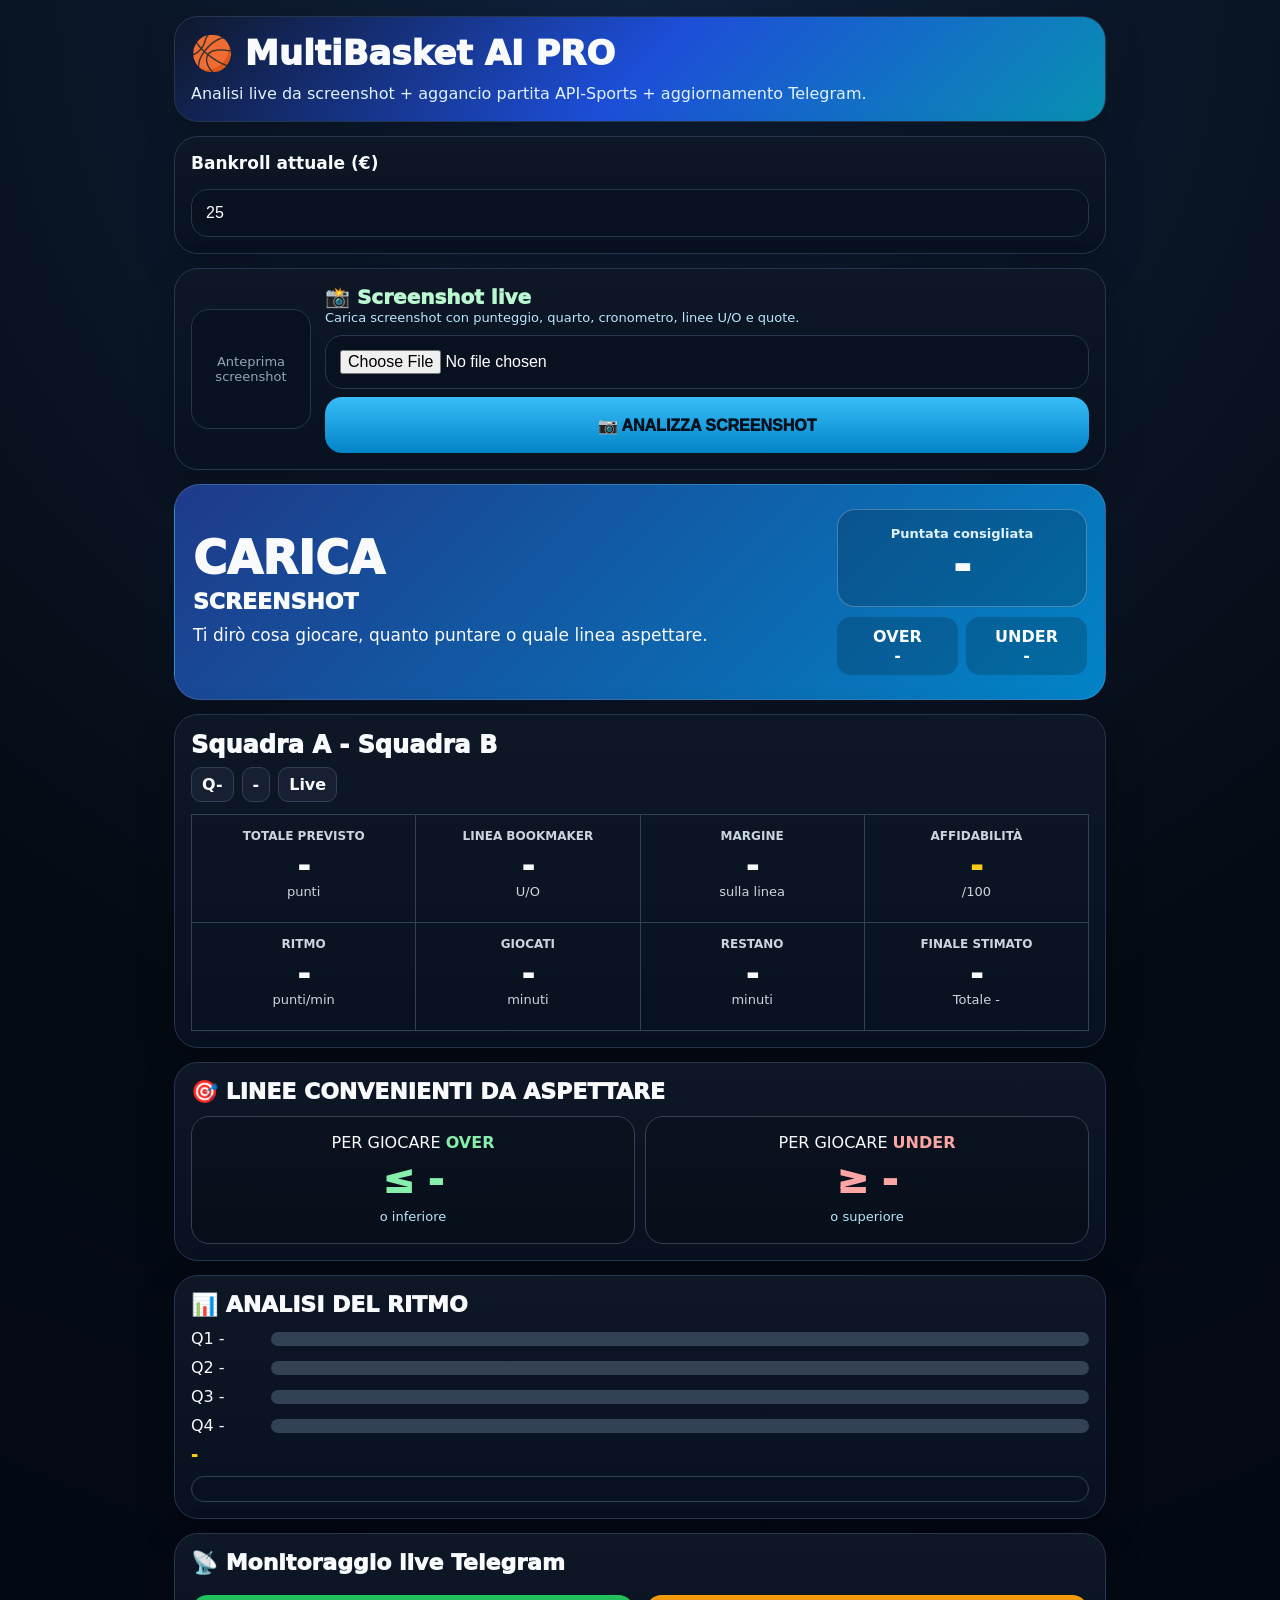
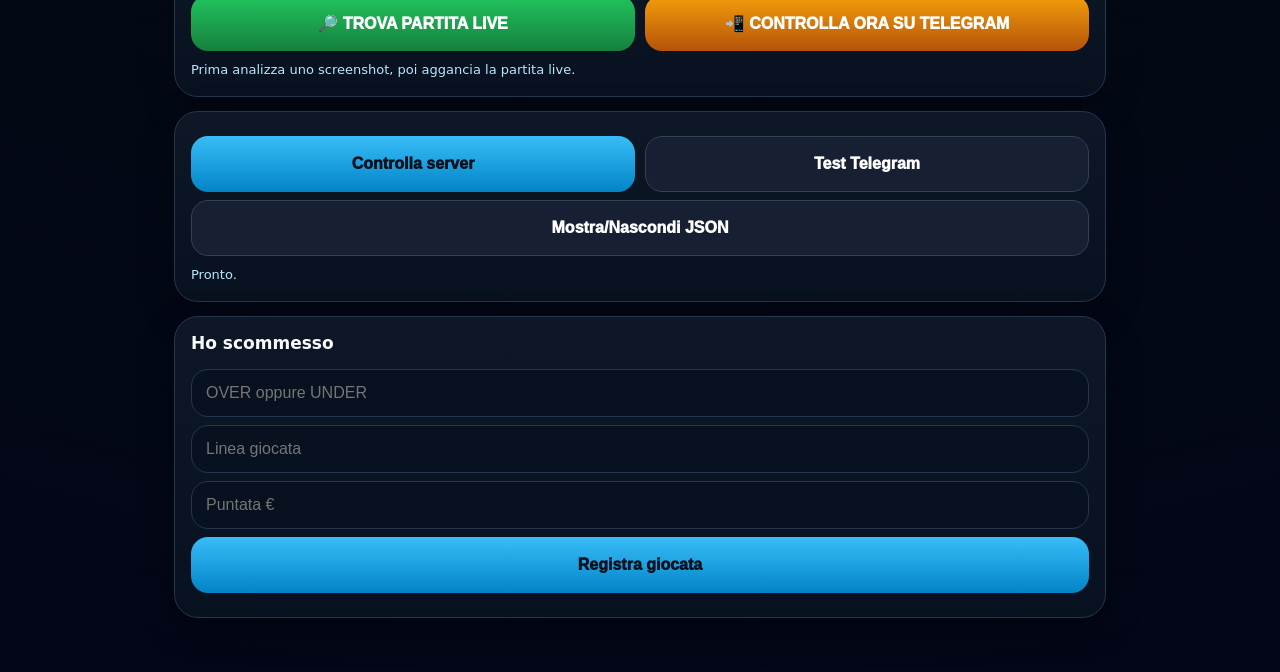
==== commit bcbb1073: "Update index.html" ====
--- a/index.html
+++ b/index.html
@@ -4,72 +4,539 @@
 <meta charset="utf-8">
 <meta name="viewport" content="width=device-width,initial-scale=1,viewport-fit=cover">
 <title>MultiBasket AI PRO</title>
+
 <style>
-:root{--bg:#050b14;--card:#0d1726;--line:#26364f;--text:#f8fafc;--muted:#b9c9dc;--blue:#2f7df6;--cyan:#38bdf8;--green:#22c55e;--red:#ef4444;--amber:#f59e0b}
+:root{
+  --bg:#050b14;
+  --card:#0d1726;
+  --line:#26364f;
+  --text:#f8fafc;
+  --green:#22c55e;
+  --red:#ef4444;
+  --amber:#f59e0b;
+  --cyan:#38bdf8;
+}
 *{box-sizing:border-box}
-body{margin:0;font-family:system-ui,-apple-system,BlinkMacSystemFont,"Segoe UI",sans-serif;background:radial-gradient(circle at top,#10213b 0,#050b14 42%,#020617 100%);color:var(--text)}
-.app{max-width:960px;margin:0 auto;padding:18px 14px 40px}
-.hero{border:1px solid rgba(56,189,248,.35);background:linear-gradient(135deg,#0f172a 0%,#1d4ed8 55%,#0891b2 100%);border-radius:26px;padding:22px;margin-bottom:16px;box-shadow:0 20px 60px rgba(0,0,0,.28)}
-.hero h1{margin:0;font-size:36px;line-height:1.02;font-weight:1000}.hero p{margin:12px 0 0;color:#e0f2fe;font-size:17px;line-height:1.4}
-.card{background:linear-gradient(180deg,rgba(15,29,49,.98),rgba(8,17,31,.98));border:1px solid var(--line);border-radius:24px;padding:16px;margin-bottom:14px;box-shadow:0 12px 36px rgba(0,0,0,.22)}
-label,.label{display:block;font-weight:800;margin-bottom:8px;font-size:17px}
-input,button{width:100%;border-radius:18px;border:1px solid var(--line);padding:15px 16px;font-size:17px;background:#07111f;color:white}
-button{border:0;margin-top:12px;font-weight:1000;letter-spacing:.02em;background:linear-gradient(180deg,#41c5f7,#238adf);color:#03111f;min-height:58px;cursor:pointer}
-button:active{transform:scale(.99)}.secondary{background:#152238;color:#f8fafc;border:1px solid #31425e}
+body{
+  margin:0;
+  font-family:system-ui,-apple-system,BlinkMacSystemFont,"Segoe UI",sans-serif;
+  background:radial-gradient(circle at top,#10213b 0,#050b14 45%,#020617 100%);
+  color:var(--text);
+}
+.app{max-width:960px;margin:auto;padding:16px 14px 40px}
+.hero,.card,.matchCard,.waitCard,.rhythmCard{
+  background:linear-gradient(180deg,#0d1726,#07111f);
+  border:1px solid var(--line);
+  border-radius:24px;
+  padding:16px;
+  margin-bottom:14px;
+  box-shadow:0 12px 36px rgba(0,0,0,.25);
+}
+.hero{
+  background:linear-gradient(135deg,#0f172a,#1d4ed8,#0891b2);
+}
+.hero h1{margin:0;font-size:34px;font-weight:1000}
+.hero p{margin:10px 0 0;color:#e0f2fe;line-height:1.35}
+label,.label{font-weight:900;font-size:17px;margin-bottom:8px;display:block}
+input,button{
+  width:100%;
+  border-radius:17px;
+  border:1px solid var(--line);
+  padding:14px;
+  font-size:16px;
+  background:#07111f;
+  color:white;
+  margin-top:8px;
+}
+button{
+  border:0;
+  background:linear-gradient(180deg,#38bdf8,#0284c7);
+  color:#03111f;
+  font-weight:1000;
+  min-height:56px;
+}
+.secondary{background:#172033;color:white;border:1px solid #334155}
+.greenBtn{background:linear-gradient(180deg,#22c55e,#15803d);color:white}
+.amberBtn{background:linear-gradient(180deg,#f59e0b,#b45309);color:white}
 .uploadRow{display:grid;grid-template-columns:120px 1fr;gap:14px;align-items:center}
-.preview{width:120px;height:120px;object-fit:cover;border-radius:18px;border:1px solid var(--line);background:#07111f;display:none}
-.previewPlaceholder{width:120px;height:120px;display:grid;place-items:center;border-radius:18px;border:1px solid var(--line);background:#07111f;color:#93a4ba;font-size:13px;text-align:center;padding:10px}
-.statusOk{font-weight:900;color:#bbf7d0;font-size:20px;margin-bottom:2px}.small{color:#b9d8ef;font-size:14px;line-height:1.45}
-.result{position:relative;border-radius:24px;padding:26px 22px;margin-bottom:14px;overflow:hidden;border:1px solid rgba(255,255,255,.16);box-shadow:0 18px 50px rgba(0,0,0,.28)}
-.result:before{content:"";position:absolute;inset:0;background:radial-gradient(circle at top right,rgba(255,255,255,.18),transparent 38%);pointer-events:none}
-.resultInner{position:relative;display:grid;grid-template-columns:1fr 280px;gap:18px;align-items:center}
-@media(max-width:720px){.resultInner{grid-template-columns:1fr}.uploadRow{grid-template-columns:1fr}.preview,.previewPlaceholder{width:100%;height:170px}}
-.result.blue{background:linear-gradient(135deg,#1e3a8a,#0284c7)}.result.green{background:linear-gradient(135deg,#047857,#16a34a)}.result.red{background:linear-gradient(135deg,#991b1b,#ef4444)}.result.amber{background:linear-gradient(135deg,#92400e,#f59e0b)}
-.main{font-size:50px;line-height:.95;font-weight:1000;margin-bottom:8px}.actionText{font-size:24px;font-weight:1000;text-transform:uppercase;margin-bottom:18px}.reason{font-size:19px;line-height:1.35}
-.stakeBox{border:1px solid rgba(255,255,255,.28);border-radius:18px;padding:18px;text-align:center;background:rgba(0,0,0,.14)}
-.stakeBox .t{font-size:14px;font-weight:900;text-transform:uppercase;color:#ffe4e6}.stakeBox .v{font-size:48px;font-weight:1000;margin-top:6px}
-.probGrid{display:grid;grid-template-columns:1fr 1fr;gap:12px;margin-top:14px}.probCard{border:1px solid rgba(255,255,255,.18);border-radius:16px;padding:12px;text-align:center;background:rgba(0,0,0,.18)}.probCard b{font-size:30px}
-.matchCard,.waitCard,.rhythmCard{background:linear-gradient(135deg,#0b1424,#132541);border:1px solid #31527d;border-radius:24px;padding:18px;margin-bottom:14px;box-shadow:0 14px 40px rgba(0,0,0,.24)}
-.matchTop{display:flex;flex-wrap:wrap;gap:10px;align-items:center;font-size:25px;font-weight:1000;margin-bottom:10px}.badges{display:flex;gap:8px;flex-wrap:wrap;margin:8px 0 14px}.badge{border-radius:10px;padding:7px 10px;font-weight:900;background:#17243a;border:1px solid #2c3f5e}.badge.green{color:#86efac;border-color:#22c55e}.badge.amber{color:#facc15;border-color:#f59e0b}.badge.gray{color:#dbeafe}
-.metrics{display:grid;grid-template-columns:repeat(4,1fr);border-top:1px solid #37516f;border-left:1px solid #37516f}@media(max-width:760px){.metrics{grid-template-columns:repeat(2,1fr)}}
-.metric{min-height:118px;padding:16px 10px;text-align:center;border-right:1px solid #37516f;border-bottom:1px solid #37516f}.metric .k{font-size:13px;color:#cbd5e1;text-transform:uppercase;font-weight:800}.metric .v{font-size:34px;font-weight:900;margin-top:7px}.metric .s{font-size:14px;color:#cbd5e1}
-.redTxt{color:#ff6b6b}.greenTxt{color:#7ee787}.yellowTxt{color:#facc15}.sectionTitle{font-size:23px;font-weight:1000;margin-bottom:14px}
-.waitGrid{display:grid;grid-template-columns:1fr 1fr;gap:12px}@media(max-width:620px){.waitGrid{grid-template-columns:1fr}}
-.waitItem{border-radius:18px;padding:20px;text-align:center;border:1px solid #30465f;background:rgba(0,0,0,.16)}.waitItem.over{border-color:#16a34a;background:linear-gradient(135deg,rgba(22,163,74,.2),rgba(0,0,0,.14))}.waitItem.under{border-color:#ef4444;background:linear-gradient(135deg,rgba(239,68,68,.18),rgba(0,0,0,.14))}.waitItem .top{font-size:18px;font-weight:1000}.waitItem .line{font-size:42px;font-weight:1000;margin:8px 0}
-.rhythmGrid{display:grid;grid-template-columns:1fr 1.1fr;gap:18px}@media(max-width:720px){.rhythmGrid{grid-template-columns:1fr}}
-.barRow{display:grid;grid-template-columns:70px 1fr;gap:10px;align-items:center;margin:10px 0;color:#dbeafe}.bar{height:14px;background:#334155;border-radius:99px;overflow:hidden}.bar span{display:block;height:100%;border-radius:99px;background:#22c55e;width:0%}.bar.q2 span{background:#f59e0b}.bar.q3 span,.bar.q4 span{background:#64748b}
-.why{background:#0b1424;border:1px solid #26364f;border-radius:18px;padding:14px;margin-top:14px;color:#dbeafe;line-height:1.45}.why div{margin:7px 0}.tools{display:grid;grid-template-columns:1fr 1fr 1fr;gap:10px}@media(max-width:620px){.tools{grid-template-columns:1fr}}
-.debug{display:none;white-space:pre-wrap;background:#020617;border:1px solid #334155;border-radius:16px;padding:12px;font-size:12px;color:#cbd5e1;overflow:auto;max-height:260px}
+.preview,.placeholder{
+  width:120px;height:120px;border-radius:18px;border:1px solid var(--line);
+  background:#07111f;object-fit:cover;
+}
+.preview{display:none}
+.placeholder{display:grid;place-items:center;text-align:center;color:#94a3b8;font-size:13px;padding:10px}
+@media(max-width:700px){
+  .uploadRow{grid-template-columns:1fr}
+  .preview,.placeholder{width:100%;height:170px}
+}
+.small{font-size:13px;color:#bae6fd;line-height:1.45}
+.ok{font-size:20px;font-weight:1000;color:#bbf7d0}
+.result{
+  border-radius:26px;
+  padding:24px 18px;
+  margin-bottom:14px;
+  border:1px solid rgba(255,255,255,.15);
+}
+.result.blue{background:linear-gradient(135deg,#1e3a8a,#0284c7)}
+.result.green{background:linear-gradient(135deg,#047857,#16a34a)}
+.result.red{background:linear-gradient(135deg,#991b1b,#ef4444)}
+.result.amber{background:linear-gradient(135deg,#92400e,#f59e0b)}
+.resultGrid{display:grid;grid-template-columns:1fr 250px;gap:16px;align-items:center}
+@media(max-width:720px){.resultGrid{grid-template-columns:1fr}}
+.main{font-size:46px;font-weight:1000;line-height:.95}
+.decision{font-size:22px;font-weight:1000;text-transform:uppercase;margin-top:8px}
+.reason{font-size:17px;line-height:1.4;margin-top:10px}
+.stakeBox{
+  background:rgba(0,0,0,.18);
+  border:1px solid rgba(255,255,255,.25);
+  border-radius:18px;
+  padding:16px;
+  text-align:center;
+}
+.stakeBox .title{font-size:13px;font-weight:900;color:#e0f2fe}
+.stakeBox .value{font-size:42px;font-weight:1000}
+.probGrid{display:grid;grid-template-columns:1fr 1fr;gap:8px;margin-top:10px}
+.prob{background:rgba(0,0,0,.18);border-radius:14px;padding:10px;text-align:center;font-weight:900}
+.matchTop{font-size:24px;font-weight:1000;margin-bottom:8px}
+.badges{display:flex;gap:8px;flex-wrap:wrap;margin-bottom:12px}
+.badge{padding:7px 10px;border-radius:10px;background:#172033;border:1px solid #334155;font-weight:900}
+.metrics{display:grid;grid-template-columns:repeat(4,1fr);border-top:1px solid #334155;border-left:1px solid #334155}
+@media(max-width:760px){.metrics{grid-template-columns:repeat(2,1fr)}}
+.metric{
+  min-height:108px;
+  text-align:center;
+  padding:14px 8px;
+  border-right:1px solid #334155;
+  border-bottom:1px solid #334155;
+}
+.metric .k{font-size:12px;color:#cbd5e1;font-weight:900;text-transform:uppercase}
+.metric .v{font-size:30px;font-weight:1000;margin-top:6px}
+.metric .s{font-size:13px;color:#cbd5e1}
+.greenTxt{color:#86efac}
+.redTxt{color:#fca5a5}
+.yellowTxt{color:#facc15}
+.sectionTitle{font-size:22px;font-weight:1000;margin-bottom:12px}
+.waitGrid{display:grid;grid-template-columns:1fr 1fr;gap:10px}
+@media(max-width:620px){.waitGrid{grid-template-columns:1fr}}
+.waitItem{
+  border-radius:18px;
+  padding:16px;
+  text-align:center;
+  background:rgba(0,0,0,.16);
+  border:1px solid #334155;
+}
+.waitItem .line{font-size:38px;font-weight:1000;margin:6px 0}
+.why{background:#07111f;border:1px solid #334155;border-radius:18px;padding:12px;margin-top:12px}
+.why div{margin:6px 0}
+.barRow{display:grid;grid-template-columns:70px 1fr;gap:10px;align-items:center;margin:10px 0}
+.bar{height:14px;background:#334155;border-radius:20px;overflow:hidden}
+.bar span{display:block;height:100%;width:0%;background:#22c55e}
+.bar.q2 span{background:#f59e0b}
+.bar.q3 span,.bar.q4 span{background:#64748b}
+.tools{display:grid;grid-template-columns:1fr 1fr;gap:10px}
+@media(max-width:620px){.tools{grid-template-columns:1fr}}
+.debug{display:none;white-space:pre-wrap;background:#020617;border:1px solid #334155;border-radius:16px;padding:12px;font-size:12px;color:#cbd5e1;max-height:260px;overflow:auto}
 </style>
 </head>
+
 <body>
 <main class="app">
-<section class="hero"><h1>🏀 MultiBasket AI PRO</h1><p>Carica lo screenshot live: risposta rapida su giocata, stake, totale stimato e linea più conveniente da aspettare.</p></section>
-<div class="card"><label>Bankroll attuale (€)</label><input id="bankroll" type="number" value="25" step="0.5"></div>
-<div class="card"><div class="uploadRow"><img id="preview" class="preview"><div id="ph" class="previewPlaceholder">Anteprima screenshot</div><div><div id="uploadTitle" class="statusOk">📸 Screenshot live</div><div id="shotStatus" class="small">Carica uno screenshot chiaro con punteggio, quarto, cronometro, linee U/O e quote.</div><input id="shot" type="file" accept="image/*"><button id="analyzeShot">📷 ANALIZZA SCREENSHOT</button><button id="newShot" class="secondary" style="display:none">📷 NUOVO SCREENSHOT</button></div></div></div>
-<section id="result" class="result blue"><div class="resultInner"><div><div id="mainAction" class="main">CARICA</div><div id="decisionText" class="actionText">SCREENSHOT</div><div id="reason" class="reason">Ti dirò cosa scommettere, quanto puntare o quale linea aspettare.</div></div><div><div class="stakeBox"><div class="t">Puntata consigliata</div><div id="stake" class="v">-</div></div><div class="probGrid"><div class="probCard"><div>OVER</div><b id="probOver">-</b></div><div class="probCard"><div>UNDER</div><b id="probUnder">-</b></div></div></div></div></section>
-<section class="matchCard"><div class="matchTop"><span id="homeTeam">Squadra A</span><span id="score">-</span><span id="awayTeam">Squadra B</span></div><div class="badges"><span id="quarterBadge" class="badge green">Q-</span><span id="clockBadge" class="badge amber">-</span><span id="phaseBadge" class="badge gray">Live</span></div><div class="metrics"><div class="metric"><div class="k">Totale previsto</div><div id="pred" class="v">-</div><div class="s">punti</div></div><div class="metric"><div class="k">Linea bookmaker</div><div id="bookLine" class="v">-</div><div class="s">Over/Under</div></div><div class="metric"><div class="k">Margine</div><div id="margin" class="v">-</div><div id="marginSub" class="s">sulla linea</div></div><div class="metric"><div class="k">Affidabilità</div><div id="conf" class="v yellowTxt">-</div><div class="s">livello</div></div><div class="metric"><div class="k">Ritmo attuale</div><div id="ppm" class="v">-</div><div class="s">punti/min</div></div><div class="metric"><div class="k">Minuti giocati</div><div id="played" class="v">-</div><div class="s">su 40:00</div></div><div class="metric"><div class="k">Minuti rimanenti</div><div id="remaining" class="v">-</div><div class="s">alla fine</div></div><div class="metric"><div class="k">Risultato stimato</div><div id="finalScore" class="v">-</div><div id="finalTotal" class="s">Totale -</div></div></div></section>
-<section class="waitCard"><div class="sectionTitle">🎯 LINEE CONVENIENTI DA ASPETTARE</div><div class="waitGrid"><div class="waitItem over"><div class="top">PER GIOCARE <span class="greenTxt">OVER</span></div><div class="small">Aspetta una linea</div><div id="overWait" class="line greenTxt">≤ -</div><div class="small">o inferiore</div></div><div class="waitItem under"><div class="top">PER GIOCARE <span class="redTxt">UNDER</span></div><div class="small">Aspetta una linea</div><div id="underWait" class="line redTxt">≥ -</div><div class="small">o superiore</div></div></div></section>
-<section class="rhythmCard"><div class="sectionTitle">📊 ANALISI DEL RITMO</div><div class="rhythmGrid"><div><div class="small" style="font-weight:900;text-transform:uppercase">Punti per quarto</div><div class="barRow"><div id="q1Text">Q1 -</div><div class="bar"><span id="q1Bar"></span></div></div><div class="barRow"><div id="q2Text">Q2 -</div><div class="bar q2"><span id="q2Bar"></span></div></div><div class="barRow"><div id="q3Text">Q3 -</div><div class="bar q3"><span id="q3Bar"></span></div></div><div class="barRow"><div id="q4Text">Q4 -</div><div class="bar q4"><span id="q4Bar"></span></div></div></div><div><div class="small" style="font-weight:900;text-transform:uppercase">Trend ritmo</div><div id="trendDesc" style="color:#60a5fa;font-weight:900;margin:10px 0">-</div><div id="trendExplain" class="small">Carica uno screenshot per leggere l’andamento dei quarti.</div></div></div><div id="why" class="why"></div></section>
-<section class="card"><div class="tools"><button id="health">Controlla server</button><button id="telegram" class="secondary">Test Telegram</button><button id="toggleDebug" class="secondary">Mostra JSON</button></div><div id="status" class="small" style="margin-top:10px">Pronto.</div><pre id="debug" class="debug"></pre></section>
-<section class="card"><div class="label">Ho scommesso</div><input id="betSide" placeholder="OVER oppure UNDER"><input id="betLine" type="number" step="0.5" placeholder="Linea giocata"><input id="betStake" type="number" step="0.5" placeholder="Puntata €"><button id="registerBet">Registra giocata</button><div id="qualityText" class="small" style="margin-top:8px"></div></section>
+
+<section class="hero">
+  <h1>🏀 MultiBasket AI PRO</h1>
+  <p>Analisi live da screenshot + aggancio partita API-Sports + aggiornamento Telegram.</p>
+</section>
+
+<div class="card">
+  <label>Bankroll attuale (€)</label>
+  <input id="bankroll" type="number" value="25" step="0.5">
+</div>
+
+<div class="card">
+  <div class="uploadRow">
+    <img id="preview" class="preview">
+    <div id="placeholder" class="placeholder">Anteprima screenshot</div>
+    <div>
+      <div id="uploadTitle" class="ok">📸 Screenshot live</div>
+      <div id="shotStatus" class="small">Carica screenshot con punteggio, quarto, cronometro, linee U/O e quote.</div>
+      <input id="shot" type="file" accept="image/*">
+      <button id="analyzeShot">📷 ANALIZZA SCREENSHOT</button>
+      <button id="newShot" class="secondary" style="display:none">📷 NUOVO SCREENSHOT</button>
+    </div>
+  </div>
+</div>
+
+<section id="result" class="result blue">
+  <div class="resultGrid">
+    <div>
+      <div id="mainAction" class="main">CARICA</div>
+      <div id="decisionText" class="decision">SCREENSHOT</div>
+      <div id="reason" class="reason">Ti dirò cosa giocare, quanto puntare o quale linea aspettare.</div>
+    </div>
+    <div>
+      <div class="stakeBox">
+        <div class="title">Puntata consigliata</div>
+        <div id="stake" class="value">-</div>
+      </div>
+      <div class="probGrid">
+        <div class="prob">OVER<br><span id="probOver">-</span></div>
+        <div class="prob">UNDER<br><span id="probUnder">-</span></div>
+      </div>
+    </div>
+  </div>
+</section>
+
+<section class="matchCard">
+  <div class="matchTop">
+    <span id="homeTeam">Squadra A</span>
+    <span id="score">-</span>
+    <span id="awayTeam">Squadra B</span>
+  </div>
+
+  <div class="badges">
+    <span id="quarterBadge" class="badge">Q-</span>
+    <span id="clockBadge" class="badge">-</span>
+    <span id="phaseBadge" class="badge">Live</span>
+  </div>
+
+  <div class="metrics">
+    <div class="metric"><div class="k">Totale previsto</div><div id="pred" class="v">-</div><div class="s">punti</div></div>
+    <div class="metric"><div class="k">Linea bookmaker</div><div id="bookLine" class="v">-</div><div class="s">U/O</div></div>
+    <div class="metric"><div class="k">Margine</div><div id="margin" class="v">-</div><div id="marginSub" class="s">sulla linea</div></div>
+    <div class="metric"><div class="k">Affidabilità</div><div id="conf" class="v yellowTxt">-</div><div class="s">/100</div></div>
+    <div class="metric"><div class="k">Ritmo</div><div id="ppm" class="v">-</div><div class="s">punti/min</div></div>
+    <div class="metric"><div class="k">Giocati</div><div id="played" class="v">-</div><div class="s">minuti</div></div>
+    <div class="metric"><div class="k">Restano</div><div id="remaining" class="v">-</div><div class="s">minuti</div></div>
+    <div class="metric"><div class="k">Finale stimato</div><div id="finalScore" class="v">-</div><div id="finalTotal" class="s">Totale -</div></div>
+  </div>
+</section>
+
+<section class="waitCard">
+  <div class="sectionTitle">🎯 LINEE CONVENIENTI DA ASPETTARE</div>
+  <div class="waitGrid">
+    <div class="waitItem">
+      <div>PER GIOCARE <b class="greenTxt">OVER</b></div>
+      <div id="overWait" class="line greenTxt">≤ -</div>
+      <div class="small">o inferiore</div>
+    </div>
+    <div class="waitItem">
+      <div>PER GIOCARE <b class="redTxt">UNDER</b></div>
+      <div id="underWait" class="line redTxt">≥ -</div>
+      <div class="small">o superiore</div>
+    </div>
+  </div>
+</section>
+
+<section class="rhythmCard">
+  <div class="sectionTitle">📊 ANALISI DEL RITMO</div>
+  <div class="barRow"><div id="q1Text">Q1 -</div><div class="bar"><span id="q1Bar"></span></div></div>
+  <div class="barRow"><div id="q2Text">Q2 -</div><div class="bar q2"><span id="q2Bar"></span></div></div>
+  <div class="barRow"><div id="q3Text">Q3 -</div><div class="bar q3"><span id="q3Bar"></span></div></div>
+  <div class="barRow"><div id="q4Text">Q4 -</div><div class="bar q4"><span id="q4Bar"></span></div></div>
+  <div id="trendDesc" class="yellowTxt" style="font-weight:1000;margin-top:10px">-</div>
+  <div id="why" class="why"></div>
+</section>
+
+<section class="card">
+  <div class="sectionTitle">📡 Monitoraggio live Telegram</div>
+  <div class="tools">
+    <button id="findLive" class="greenBtn">🔎 TROVA PARTITA LIVE</button>
+    <button id="checkNow" class="amberBtn">📲 CONTROLLA ORA SU TELEGRAM</button>
+  </div>
+  <div id="liveStatus" class="small" style="margin-top:10px">Prima analizza uno screenshot, poi aggancia la partita live.</div>
+</section>
+
+<section class="card">
+  <div class="tools">
+    <button id="health">Controlla server</button>
+    <button id="telegram" class="secondary">Test Telegram</button>
+  </div>
+  <button id="toggleDebug" class="secondary">Mostra/Nascondi JSON</button>
+  <div id="status" class="small" style="margin-top:10px">Pronto.</div>
+  <pre id="debug" class="debug"></pre>
+</section>
+
+<section class="card">
+  <div class="label">Ho scommesso</div>
+  <input id="betSide" placeholder="OVER oppure UNDER">
+  <input id="betLine" type="number" step="0.5" placeholder="Linea giocata">
+  <input id="betStake" type="number" step="0.5" placeholder="Puntata €">
+  <button id="registerBet">Registra giocata</button>
+  <div id="qualityText" class="small" style="margin-top:8px"></div>
+</section>
+
 </main>
+
 <script>
-const $=id=>document.getElementById(id);let lastDecision=null,lastExtracted=null;
-function clsForSignal(s){if(s==="BET")return"result green";if(s==="OBSERVE")return"result amber";if(s==="NO_BET")return"result red";return"result blue"}
-function fmt(v,suffix=""){if(v===null||v===undefined||v==="")return"-";return String(v)+suffix}
-function setBar(id,val){let n=Number(val);let pct=(!isFinite(n)||n<=0)?0:Math.min(100,Math.round(n/45*100));$(id).style.width=pct+"%"}
-function escapeHtml(s){return String(s).replace(/[&<>"']/g,m=>({"&":"&amp;","<":"&lt;",">":"&gt;","\"":"&quot;","'":"&#39;"}[m]))}
-function trendExplain(j){const q1=Number(j.q1_total),q2=Number(j.q2_total);if(isFinite(q1)&&isFinite(q2)){if(q2<q1)return"Il secondo quarto ha prodotto meno punti del primo: ritmo in calo.";if(q2>q1)return"Il secondo quarto ha prodotto più punti del primo: ritmo in aumento.";return"I primi due quarti sono molto simili: ritmo stabile."}return"Trend non completamente leggibile dallo screenshot."}
-function setResult(j){lastDecision=j;$("result").className=clsForSignal(j.signal);$("mainAction").textContent=j.action||"NO BET";$("decisionText").textContent=j.decision_text||"Non scommettere";$("reason").textContent=j.reason||"-";$("stake").textContent=(j.stake??0)+" €";$("probOver").textContent=(j.prob_over??50)+"%";$("probUnder").textContent=(j.prob_under??50)+"%";$("homeTeam").textContent=j.teams?.home||"Squadra A";$("awayTeam").textContent=j.teams?.away||"Squadra B";$("score").textContent=j.score||"-";$("quarterBadge").textContent=(j.clock||"").includes("Q")?("Q"+((j.clock||"").split("Q")[1]||"-")):"Q-";$("clockBadge").textContent=(j.clock||"-").split(" ")[0]||"-";$("phaseBadge").textContent=(j.clock||"").startsWith("0:")?"Intervallo/Fine quarto":"Live";$("pred").textContent=fmt(j.total_predicted);$("bookLine").textContent=fmt(j.line);let val=Number(j.value||0);$("margin").textContent=(val>0?"+":"")+fmt(j.value);$("margin").className="v "+(val>0?"greenTxt":val<0?"redTxt":"");$("marginSub").textContent=val>=0?"sopra la linea":"sotto la linea";$("conf").textContent=fmt(j.confidence," /100");$("ppm").textContent=fmt(j.ppm);$("played").textContent=fmt(j.played);$("remaining").textContent=fmt(j.remaining);$("finalScore").textContent=fmt(j.final_score);$("finalTotal").textContent="Totale "+fmt(j.total_predicted);$("overWait").textContent="≤ "+fmt(j.over_wait_line);$("underWait").textContent="≥ "+fmt(j.under_wait_line);let q1=j.q1_total,q2=j.q2_total,q3=j.q3_total,q4=j.q4_total;$("q1Text").textContent="Q1 "+(q1??"-");$("q2Text").textContent="Q2 "+(q2??"-");$("q3Text").textContent="Q3 "+(q3??"-");$("q4Text").textContent="Q4 "+(q4??"-");setBar("q1Bar",q1);setBar("q2Bar",q2);setBar("q3Bar",q3);setBar("q4Bar",q4);$("trendDesc").textContent=j.trend_desc||"-";$("trendExplain").textContent=trendExplain(j);$("why").innerHTML=(j.why||[]).map(x=>"<div>• "+escapeHtml(x)+"</div>").join("");$("betSide").value=j.side||"";$("betLine").value=j.line||"";$("betStake").value=j.stake||0;$("debug").textContent=JSON.stringify({extracted:lastExtracted,decision:j},null,2)}
-$("shot").onchange=()=>{const f=$("shot").files[0];if(!f)return;$("preview").src=URL.createObjectURL(f);$("preview").style.display="block";$("ph").style.display="none";$("newShot").style.display="block";$("uploadTitle").textContent="✅ Screenshot caricato";$("shotStatus").textContent="Pronto per l'analisi."}
-$("newShot").onclick=()=>{$("shot").value="";$("preview").style.display="none";$("ph").style.display="grid";$("newShot").style.display="none";$("uploadTitle").textContent="📸 Screenshot live";$("shotStatus").textContent="Carica un nuovo screenshot."}
-$("analyzeShot").onclick=async()=>{const f=$("shot").files[0];if(!f){$("shotStatus").textContent="Carica prima uno screenshot.";return}const fd=new FormData();fd.append("image",f);fd.append("bankroll",parseFloat($("bankroll").value)||25);$("shotStatus").textContent="AI in lettura...";const t0=performance.now();try{const r=await fetch("/api/screenshot/analyze",{method:"POST",body:fd});const j=await r.json();if(!r.ok)throw new Error(j.error||"Errore analisi");lastExtracted=j.extracted||{};const sec=((performance.now()-t0)/1000).toFixed(1);$("uploadTitle").textContent="✅ Screenshot caricato";$("shotStatus").textContent="Analisi completata in "+sec+"s";setResult(j.decision)}catch(e){$("shotStatus").textContent="Errore analisi: "+e.message}}
-async function post(url,body){const r=await fetch(url,{method:"POST",headers:{"Content-Type":"application/json"},body:JSON.stringify(body)});const j=await r.json().catch(()=>({error:"Risposta non valida"}));if(!r.ok)throw new Error(j.error||"Errore");return j}
-$("health").onclick=async()=>{try{const j=await(await fetch("/api/health")).json();$("status").textContent="Telegram: "+(j.telegram?"SI":"NO")+" · OpenAI: "+(j.openai?"SI":"NO")+" · "+j.mode}catch(e){$("status").textContent="Errore server."}}
-$("telegram").onclick=async()=>{try{const j=await post("/api/telegram/test",{});$("status").textContent=j.message}catch(e){$("status").textContent="Telegram non configurato."}}
-$("toggleDebug").onclick=()=>{const d=$("debug");d.style.display=d.style.display==="block"?"none":"block"}
-$("registerBet").onclick=async()=>{try{const j=await post("/api/bet/register",{source:lastDecision?lastDecision.source:"screenshot-first",side:$("betSide").value,line:parseFloat($("betLine").value),stake:parseFloat($("betStake").value),bankroll:parseFloat($("bankroll").value)||25});$("qualityText").textContent=j.message||"Registrata."}catch(e){$("qualityText").textContent="Errore registrazione."}}
+const $ = id => document.getElementById(id);
+
+let lastDecision = null;
+let lastExtracted = null;
+let liveGameId = null;
+
+function fmt(v){
+  if(v === null || v === undefined || v === "") return "-";
+  return String(v);
+}
+
+function cls(signal){
+  if(signal === "BET") return "result green";
+  if(signal === "OBSERVE") return "result amber";
+  if(signal === "NO_BET") return "result red";
+  return "result blue";
+}
+
+function setBar(id,val){
+  const n = Number(val);
+  const pct = (!isFinite(n) || n <= 0) ? 0 : Math.min(100, Math.round(n / 45 * 100));
+  $(id).style.width = pct + "%";
+}
+
+function esc(s){
+  return String(s).replace(/[&<>"']/g, m => ({
+    "&":"&amp;",
+    "<":"&lt;",
+    ">":"&gt;",
+    '"':"&quot;",
+    "'":"&#39;"
+  }[m]));
+}
+
+function render(j){
+  lastDecision = j;
+
+  $("result").className = cls(j.signal);
+  $("mainAction").textContent = j.action || "NO BET";
+  $("decisionText").textContent = j.decision_text || "-";
+  $("reason").textContent = j.reason || "-";
+  $("stake").textContent = (j.stake ?? 0) + " €";
+  $("probOver").textContent = (j.prob_over ?? 50) + "%";
+  $("probUnder").textContent = (j.prob_under ?? 50) + "%";
+
+  $("homeTeam").textContent = j.teams?.home || "Squadra A";
+  $("awayTeam").textContent = j.teams?.away || "Squadra B";
+  $("score").textContent = j.score || "-";
+
+  $("quarterBadge").textContent = (j.clock || "").includes("Q")
+    ? "Q" + ((j.clock || "").split("Q")[1] || "-")
+    : "Q-";
+
+  $("clockBadge").textContent = (j.clock || "-").split(" ")[0] || "-";
+  $("phaseBadge").textContent = (j.clock || "").startsWith("0:") ? "Fine quarto/intervallo" : "Live";
+
+  $("pred").textContent = fmt(j.total_predicted);
+  $("bookLine").textContent = fmt(j.line);
+
+  const val = Number(j.value || 0);
+  $("margin").textContent = (val > 0 ? "+" : "") + fmt(j.value);
+  $("margin").className = "v " + (val > 0 ? "greenTxt" : val < 0 ? "redTxt" : "");
+  $("marginSub").textContent = val >= 0 ? "sopra linea" : "sotto linea";
+
+  $("conf").textContent = fmt(j.confidence);
+  $("ppm").textContent = fmt(j.ppm);
+  $("played").textContent = fmt(j.played);
+  $("remaining").textContent = fmt(j.remaining);
+  $("finalScore").textContent = fmt(j.final_score);
+  $("finalTotal").textContent = "Totale " + fmt(j.total_predicted);
+
+  $("overWait").textContent = "≤ " + fmt(j.over_wait_line);
+  $("underWait").textContent = "≥ " + fmt(j.under_wait_line);
+
+  $("q1Text").textContent = "Q1 " + fmt(j.q1_total);
+  $("q2Text").textContent = "Q2 " + fmt(j.q2_total);
+  $("q3Text").textContent = "Q3 " + fmt(j.q3_total);
+  $("q4Text").textContent = "Q4 " + fmt(j.q4_total);
+
+  setBar("q1Bar", j.q1_total);
+  setBar("q2Bar", j.q2_total);
+  setBar("q3Bar", j.q3_total);
+  setBar("q4Bar", j.q4_total);
+
+  $("trendDesc").textContent = j.trend_desc || "-";
+
+  $("why").innerHTML = (j.why || [])
+    .map(x => "<div>• " + esc(x) + "</div>")
+    .join("");
+
+  $("betSide").value = j.side || "";
+  $("betLine").value = j.line || "";
+  $("betStake").value = j.stake || 0;
+
+  $("debug").textContent = JSON.stringify({
+    extracted: lastExtracted,
+    decision: j,
+    liveGameId: liveGameId
+  }, null, 2);
+}
+
+async function post(url,body){
+  const r = await fetch(url,{
+    method:"POST",
+    headers:{"Content-Type":"application/json"},
+    body:JSON.stringify(body)
+  });
+  const j = await r.json().catch(() => ({error:"Risposta non valida"}));
+  if(!r.ok) throw new Error(j.error || j.message || "Errore");
+  return j;
+}
+
+$("shot").onchange = () => {
+  const f = $("shot").files[0];
+  if(!f) return;
+
+  $("preview").src = URL.createObjectURL(f);
+  $("preview").style.display = "block";
+  $("placeholder").style.display = "none";
+  $("newShot").style.display = "block";
+  $("uploadTitle").textContent = "✅ Screenshot caricato";
+  $("shotStatus").textContent = "Pronto per l'analisi.";
+};
+
+$("newShot").onclick = () => {
+  $("shot").value = "";
+  $("preview").style.display = "none";
+  $("placeholder").style.display = "grid";
+  $("newShot").style.display = "none";
+  $("uploadTitle").textContent = "📸 Screenshot live";
+  $("shotStatus").textContent = "Carica un nuovo screenshot.";
+  liveGameId = null;
+  $("liveStatus").textContent = "Prima analizza uno screenshot, poi aggancia la partita live.";
+};
+
+$("analyzeShot").onclick = async () => {
+  const f = $("shot").files[0];
+
+  if(!f){
+    $("shotStatus").textContent = "Carica prima uno screenshot.";
+    return;
+  }
+
+  const fd = new FormData();
+  fd.append("image", f);
+  fd.append("bankroll", parseFloat($("bankroll").value) || 25);
+
+  $("shotStatus").textContent = "AI in lettura...";
+  liveGameId = null;
+
+  try{
+    const r = await fetch("/api/screenshot/analyze",{
+      method:"POST",
+      body:fd
+    });
+
+    const j = await r.json();
+    if(!r.ok) throw new Error(j.error || "Errore analisi");
+
+    lastExtracted = j.extracted || {};
+    $("shotStatus").textContent = "Analisi completata.";
+    render(j.decision);
+
+    $("liveStatus").textContent = "Ora puoi premere TROVA PARTITA LIVE.";
+  }catch(e){
+    $("shotStatus").textContent = "Errore analisi: " + e.message;
+  }
+};
+
+$("findLive").onclick = async () => {
+  if(!lastExtracted){
+    $("liveStatus").textContent = "Prima analizza uno screenshot.";
+    return;
+  }
+
+  $("liveStatus").textContent = "Ricerca partita live in corso...";
+
+  try{
+    const j = await post("/api/live/find",{
+      homeTeam: lastExtracted.homeTeam,
+      awayTeam: lastExtracted.awayTeam,
+      homeScore: lastExtracted.homeScore,
+      awayScore: lastExtracted.awayScore
+    });
+
+    liveGameId = j.game_id;
+    $("liveStatus").textContent =
+      "✅ Partita agganciata: " + j.home + " - " + j.away +
+      " · Score API: " + j.score;
+
+    $("debug").textContent = JSON.stringify({
+      extracted:lastExtracted,
+      decision:lastDecision,
+      live:j
+    }, null, 2);
+
+  }catch(e){
+    $("liveStatus").textContent = "❌ Partita non trovata: " + e.message;
+  }
+};
+
+$("checkNow").onclick = async () => {
+  if(!liveGameId){
+    $("liveStatus").textContent = "Prima premi TROVA PARTITA LIVE.";
+    return;
+  }
+
+  $("liveStatus").textContent = "Invio aggiornamento Telegram...";
+
+  try{
+    const j = await post("/api/live/check-now",{
+      game_id: liveGameId,
+      side: $("betSide").value,
+      line: parseFloat($("betLine").value)
+    });
+
+    $("liveStatus").textContent =
+      "📲 Telegram inviato · Score: " + j.score +
+      " · Totale: " + j.total +
+      " · " + j.bet_state;
+
+  }catch(e){
+    $("liveStatus").textContent = "Errore Telegram/live: " + e.message;
+  }
+};
+
+$("health").onclick = async () => {
+  try{
+    const j = await (await fetch("/api/health")).json();
+    $("status").textContent =
+      "Telegram: " + (j.telegram ? "SI" : "NO") +
+      " · OpenAI: " + (j.openai ? "SI" : "NO") +
+      " · Basket API: " + (j.basketball_api ? "SI" : "NO") +
+      " · " + j.mode;
+  }catch(e){
+    $("status").textContent = "Errore server.";
+  }
+};
+
+$("telegram").onclick = async () => {
+  try{
+    const j = await post("/api/telegram/test",{});
+    $("status").textContent = j.message;
+  }catch(e){
+    $("status").textContent = "Telegram non configurato.";
+  }
+};
+
+$("toggleDebug").onclick = () => {
+  const d = $("debug");
+  d.style.display = d.style.display === "block" ? "none" : "block";
+};
+
+$("registerBet").onclick = async () => {
+  try{
+    const j = await post("/api/bet/register",{
+      source:lastDecision ? lastDecision.source : "screenshot-first",
+      side:$("betSide").value,
+      line:parseFloat($("betLine").value),
+      stake:parseFloat($("betStake").value),
+      bankroll:parseFloat($("bankroll").value) || 25
+    });
+
+    $("qualityText").textContent = j.message || "Registrata.";
+  }catch(e){
+    $("qualityText").textContent = "Errore registrazione.";
+  }
+};
 </script>
+
 </body>
 </html>
